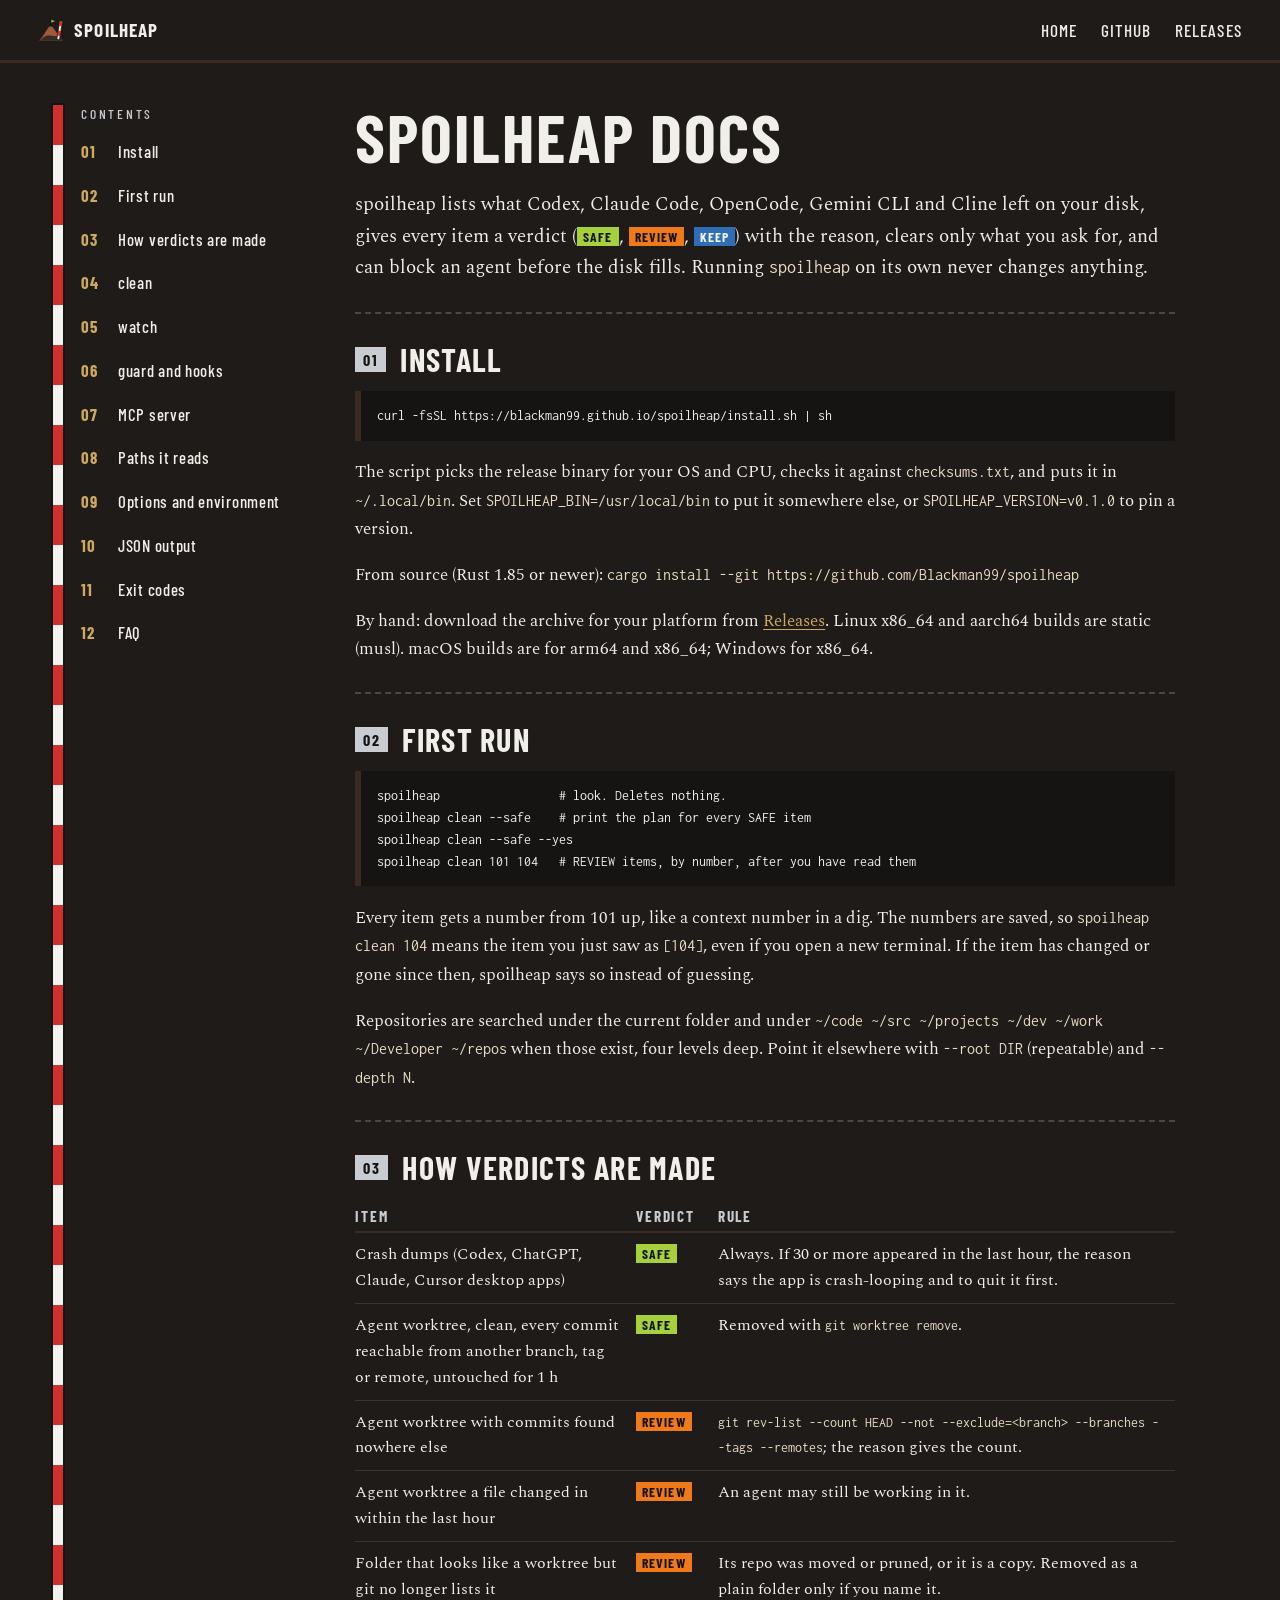
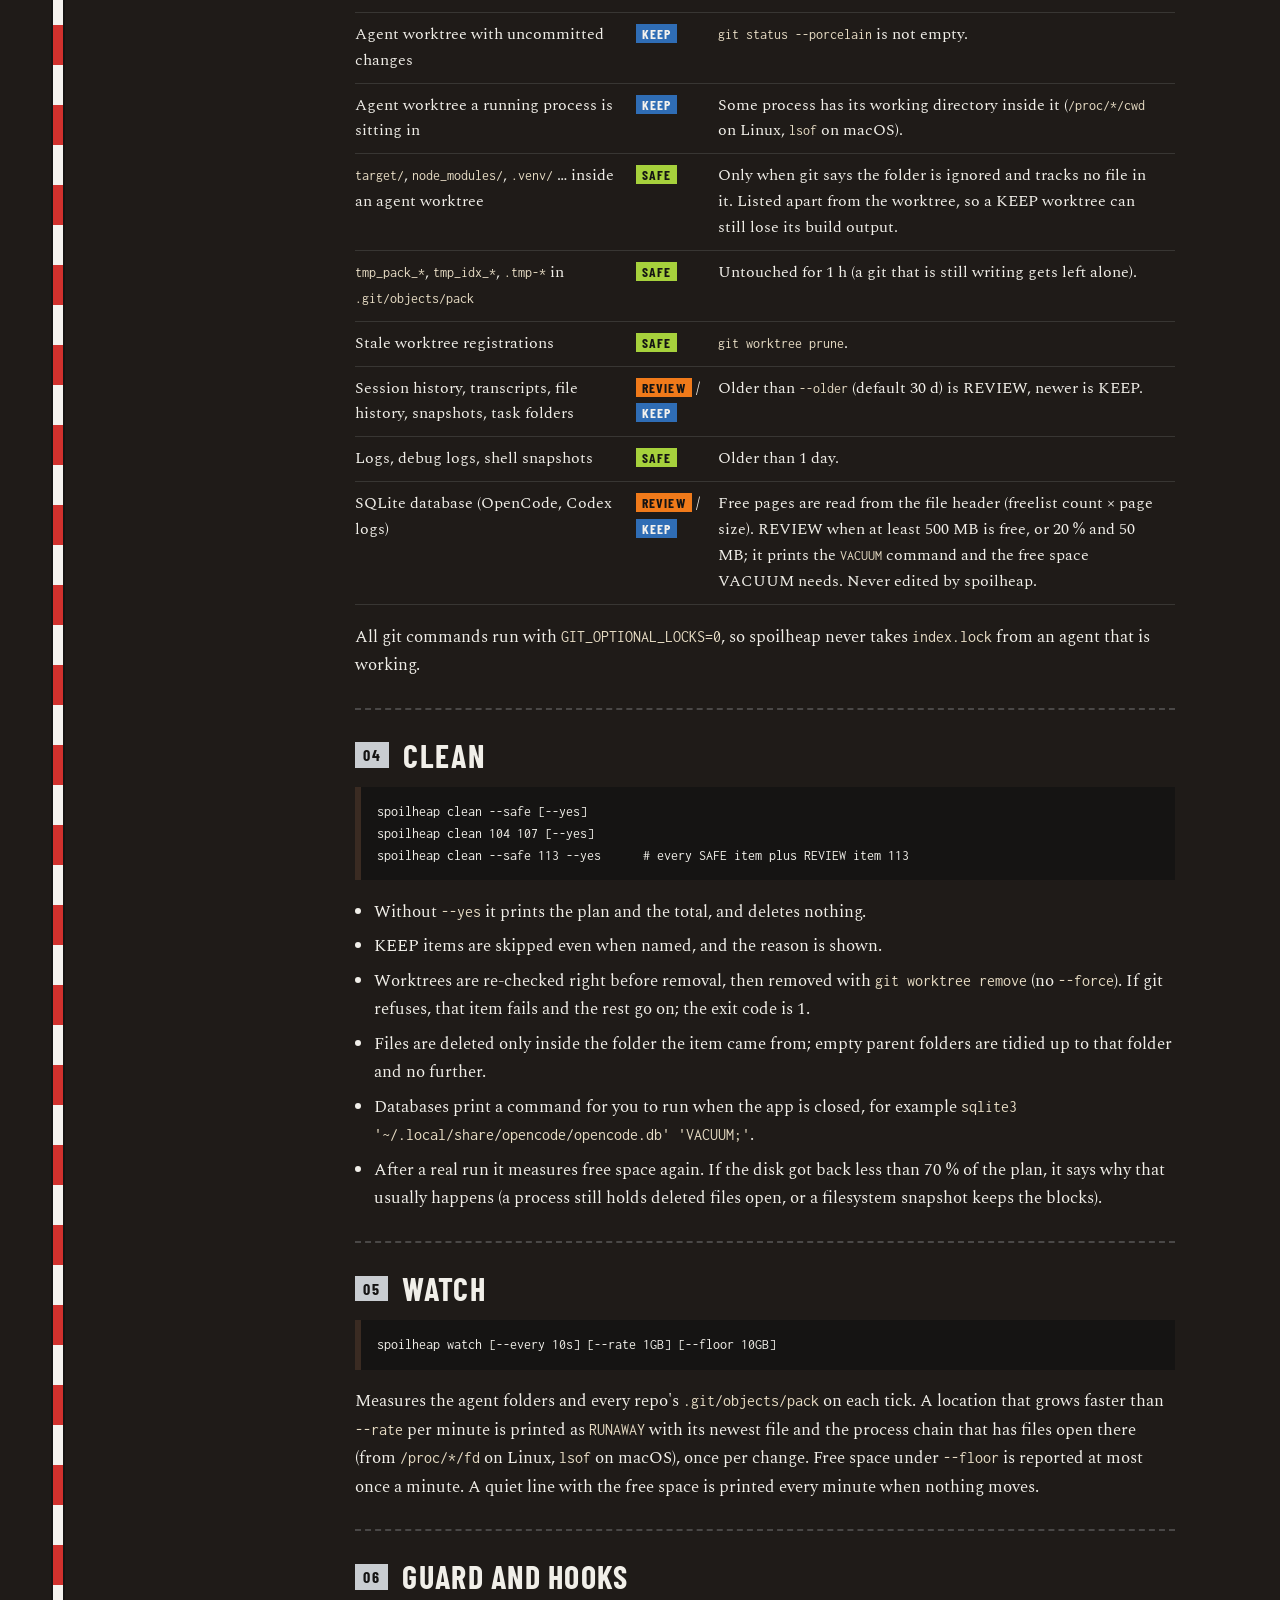
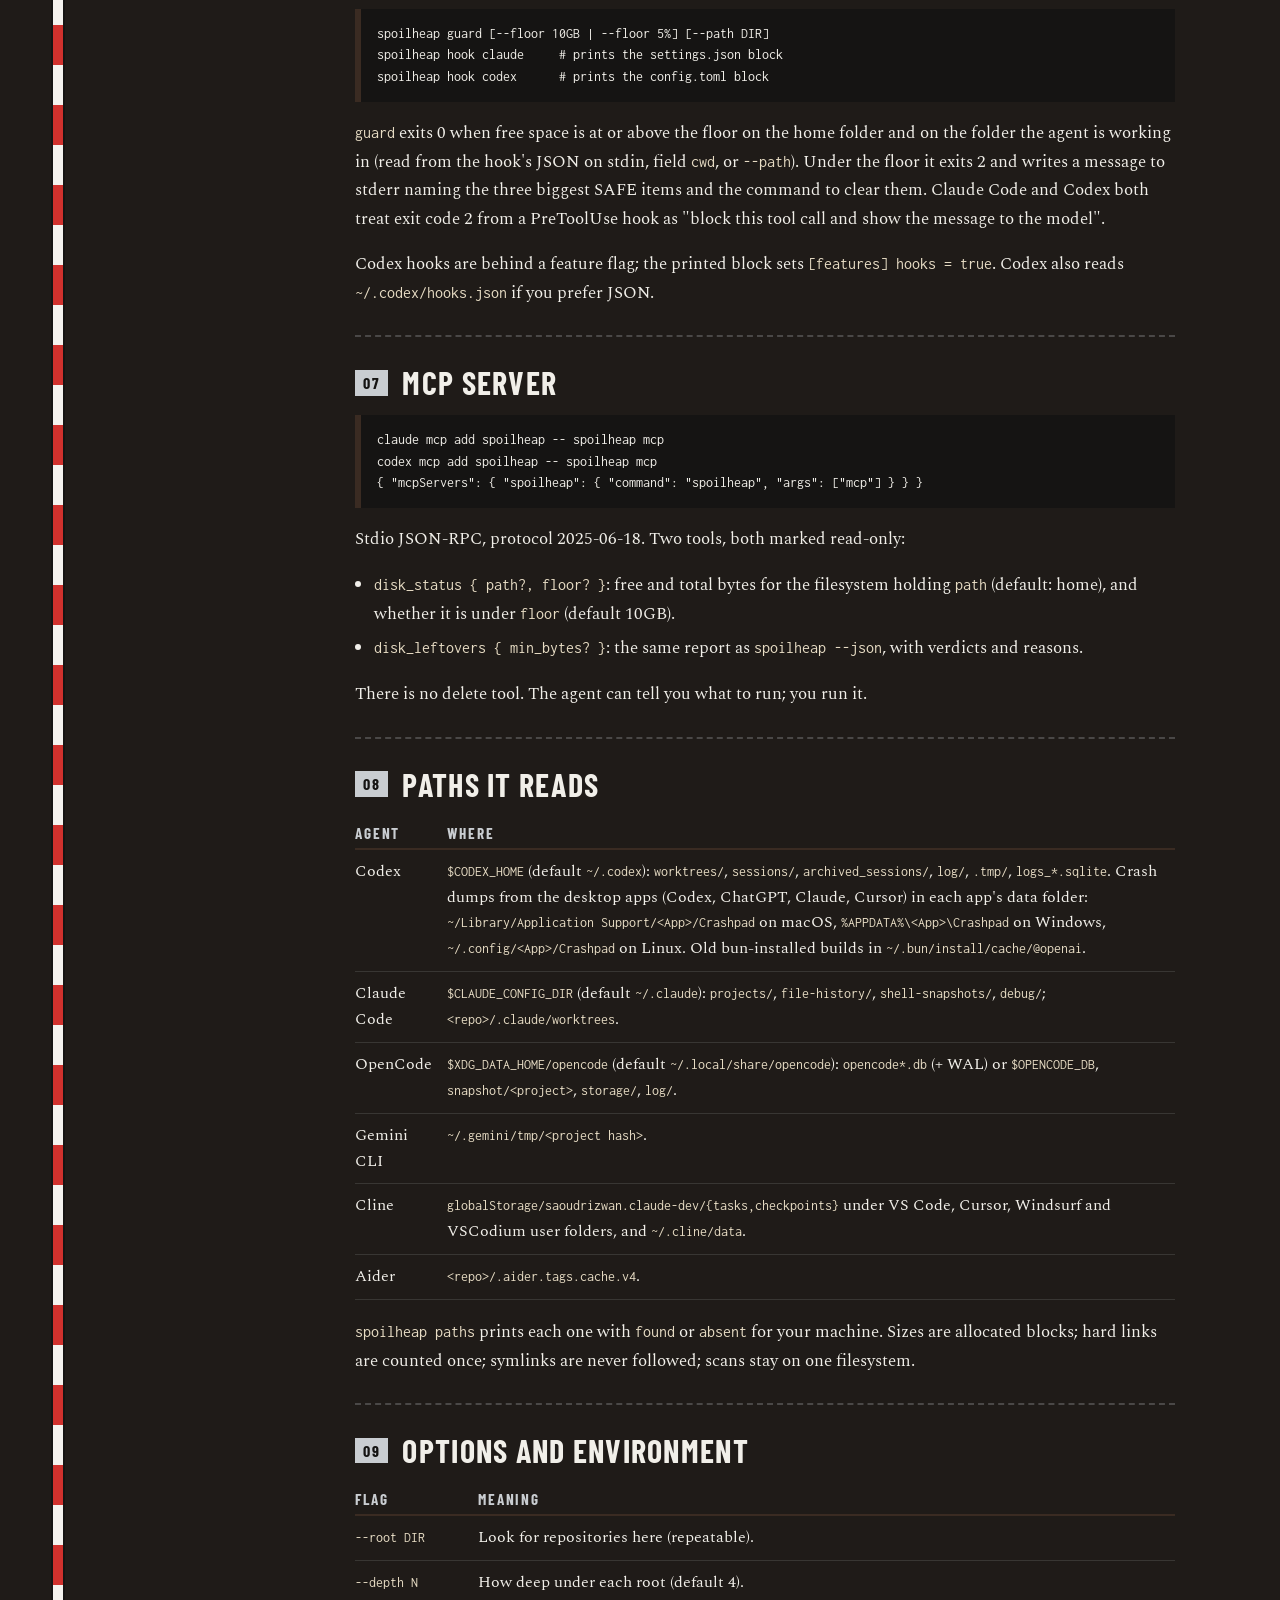
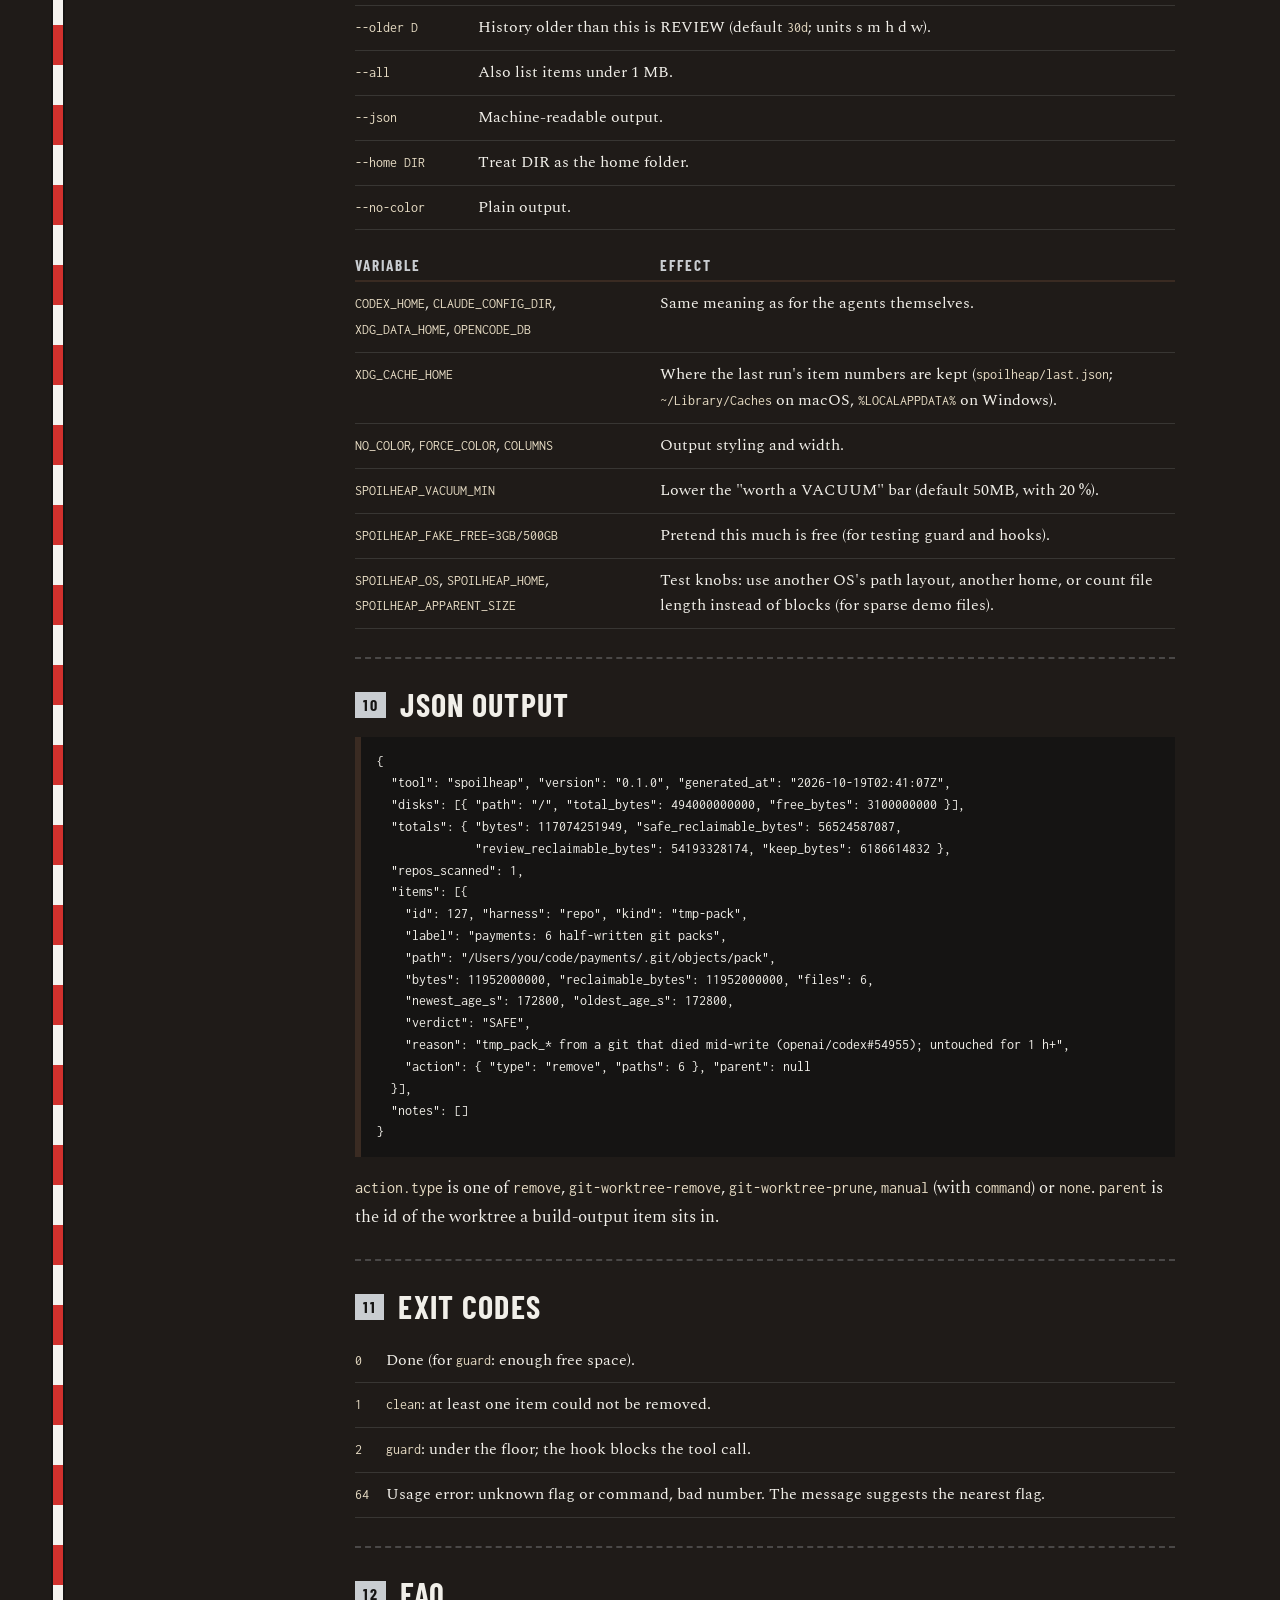
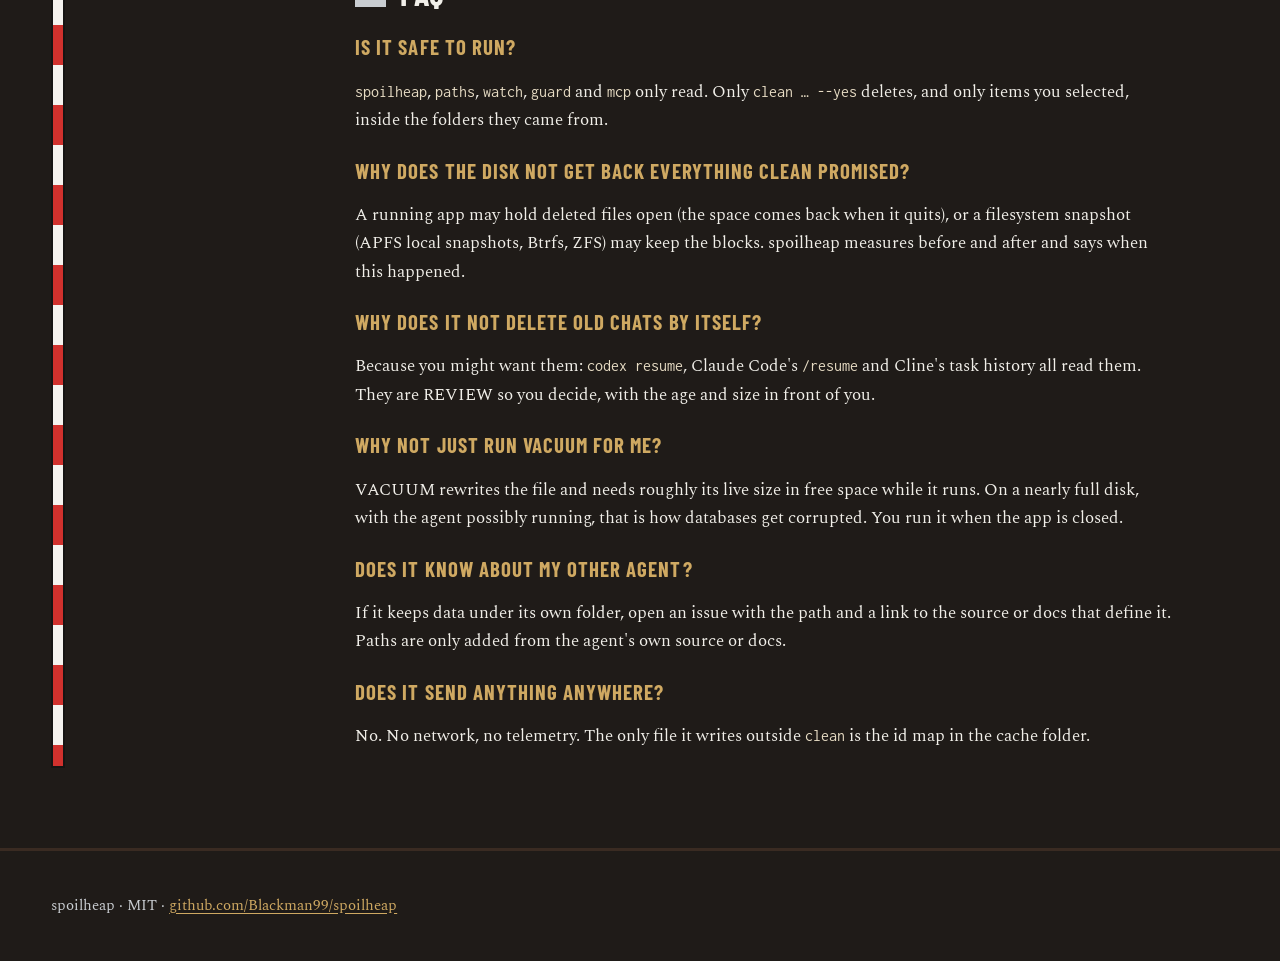
==== site/docs/index.html @ 2e2d4d63 "clean: one plan layout, quiet on closed pipe; docs page draft, demo GIF + tape" ====
<!doctype html>
<html lang="en">
<head>
<meta charset="utf-8">
<meta name="viewport" content="width=device-width, initial-scale=1">
<title>spoilheap docs: install, usage, verdicts, reference, FAQ</title>
<meta name="description" content="How spoilheap finds coding-agent leftovers, how it decides SAFE / REVIEW / KEEP, every command and flag, the paths it reads, JSON output, the guard hook and the MCP server.">
<link rel="canonical" href="https://blackman99.github.io/spoilheap/docs/">
<link rel="icon" href="../favicon.svg" type="image/svg+xml">
<meta name="theme-color" content="#1f1b18">
<meta property="og:type" content="article">
<meta property="og:title" content="spoilheap docs">
<meta property="og:description" content="Install, usage, verdict rules, commands, paths, JSON, guard hook, MCP, FAQ.">
<meta property="og:url" content="https://blackman99.github.io/spoilheap/docs/">
<meta property="og:image" content="https://blackman99.github.io/spoilheap/og.png">
<meta name="twitter:card" content="summary_large_image">
<meta name="twitter:image" content="https://blackman99.github.io/spoilheap/og.png">
<link rel="stylesheet" href="../fonts.css">
<link rel="stylesheet" href="docs.css">
</head>
<body>
<header class="top">
  <a class="brand" href="../"><img src="../favicon.svg" alt="" width="26" height="26"><span>spoilheap</span></a>
  <nav aria-label="Main"><a href="../">Home</a><a href="https://github.com/Blackman99/spoilheap">GitHub</a><a href="https://github.com/Blackman99/spoilheap/releases">Releases</a></nav>
</header>
<div class="wrap">
<nav class="toc" aria-label="On this page">
  <p>Contents</p>
  <ol>
    <li><a href="#install">Install</a></li>
    <li><a href="#start">First run</a></li>
    <li><a href="#verdicts">How verdicts are made</a></li>
    <li><a href="#clean">clean</a></li>
    <li><a href="#watch">watch</a></li>
    <li><a href="#guard">guard and hooks</a></li>
    <li><a href="#mcp">MCP server</a></li>
    <li><a href="#paths">Paths it reads</a></li>
    <li><a href="#config">Options and environment</a></li>
    <li><a href="#json">JSON output</a></li>
    <li><a href="#exit">Exit codes</a></li>
    <li><a href="#faq">FAQ</a></li>
  </ol>
</nav>
<main>
<h1>spoilheap docs</h1>
<p class="lead">spoilheap lists what Codex, Claude Code, OpenCode, Gemini CLI and Cline left on your disk, gives every item a verdict (<b class="v v-safe">SAFE</b>, <b class="v v-review">REVIEW</b>, <b class="v v-keep">KEEP</b>) with the reason, clears only what you ask for, and can block an agent before the disk fills. Running <code>spoilheap</code> on its own never changes anything.</p>

<section id="install"><h2><span>01</span>Install</h2>
<pre><code>curl -fsSL https://blackman99.github.io/spoilheap/install.sh | sh</code></pre>
<p>The script picks the release binary for your OS and CPU, checks it against <code>checksums.txt</code>, and puts it in <code>~/.local/bin</code>. Set <code>SPOILHEAP_BIN=/usr/local/bin</code> to put it somewhere else, or <code>SPOILHEAP_VERSION=v0.1.0</code> to pin a version.</p>
<p>From source (Rust 1.85 or newer): <code>cargo install --git https://github.com/Blackman99/spoilheap</code></p>
<p>By hand: download the archive for your platform from <a href="https://github.com/Blackman99/spoilheap/releases">Releases</a>. Linux x86_64 and aarch64 builds are static (musl). macOS builds are for arm64 and x86_64; Windows for x86_64.</p>
</section>

<section id="start"><h2><span>02</span>First run</h2>
<pre><code>spoilheap                 # look. Deletes nothing.
spoilheap clean --safe    # print the plan for every SAFE item
spoilheap clean --safe --yes
spoilheap clean 101 104   # REVIEW items, by number, after you have read them</code></pre>
<p>Every item gets a number from 101 up, like a context number in a dig. The numbers are saved, so <code>spoilheap clean 104</code> means the item you just saw as <code>[104]</code>, even if you open a new terminal. If the item has changed or gone since then, spoilheap says so instead of guessing.</p>
<p>Repositories are searched under the current folder and under <code>~/code ~/src ~/projects ~/dev ~/work ~/Developer ~/repos</code> when those exist, four levels deep. Point it elsewhere with <code>--root DIR</code> (repeatable) and <code>--depth N</code>.</p>
</section>

<section id="verdicts"><h2><span>03</span>How verdicts are made</h2>
<table>
<thead><tr><th>Item</th><th>Verdict</th><th>Rule</th></tr></thead>
<tbody>
<tr><td>Crash dumps (Codex, ChatGPT, Claude, Cursor desktop apps)</td><td><b class="v v-safe">SAFE</b></td><td>Always. If 30 or more appeared in the last hour, the reason says the app is crash-looping and to quit it first.</td></tr>
<tr><td>Agent worktree, clean, every commit reachable from another branch, tag or remote, untouched for 1 h</td><td><b class="v v-safe">SAFE</b></td><td>Removed with <code>git worktree remove</code>.</td></tr>
<tr><td>Agent worktree with commits found nowhere else</td><td><b class="v v-review">REVIEW</b></td><td><code>git rev-list --count HEAD --not --exclude=&lt;branch&gt; --branches --tags --remotes</code>; the reason gives the count.</td></tr>
<tr><td>Agent worktree a file changed in within the last hour</td><td><b class="v v-review">REVIEW</b></td><td>An agent may still be working in it.</td></tr>
<tr><td>Folder that looks like a worktree but git no longer lists it</td><td><b class="v v-review">REVIEW</b></td><td>Its repo was moved or pruned, or it is a copy. Removed as a plain folder only if you name it.</td></tr>
<tr><td>Agent worktree with uncommitted changes</td><td><b class="v v-keep">KEEP</b></td><td><code>git status --porcelain</code> is not empty.</td></tr>
<tr><td>Agent worktree a running process is sitting in</td><td><b class="v v-keep">KEEP</b></td><td>Some process has its working directory inside it (<code>/proc/*/cwd</code> on Linux, <code>lsof</code> on macOS).</td></tr>
<tr><td><code>target/</code>, <code>node_modules/</code>, <code>.venv/</code> … inside an agent worktree</td><td><b class="v v-safe">SAFE</b></td><td>Only when git says the folder is ignored and tracks no file in it. Listed apart from the worktree, so a KEEP worktree can still lose its build output.</td></tr>
<tr><td><code>tmp_pack_*</code>, <code>tmp_idx_*</code>, <code>.tmp-*</code> in <code>.git/objects/pack</code></td><td><b class="v v-safe">SAFE</b></td><td>Untouched for 1 h (a git that is still writing gets left alone).</td></tr>
<tr><td>Stale worktree registrations</td><td><b class="v v-safe">SAFE</b></td><td><code>git worktree prune</code>.</td></tr>
<tr><td>Session history, transcripts, file history, snapshots, task folders</td><td><b class="v v-review">REVIEW</b> / <b class="v v-keep">KEEP</b></td><td>Older than <code>--older</code> (default 30 d) is REVIEW, newer is KEEP.</td></tr>
<tr><td>Logs, debug logs, shell snapshots</td><td><b class="v v-safe">SAFE</b></td><td>Older than 1 day.</td></tr>
<tr><td>SQLite database (OpenCode, Codex logs)</td><td><b class="v v-review">REVIEW</b> / <b class="v v-keep">KEEP</b></td><td>Free pages are read from the file header (freelist count × page size). REVIEW when at least 500 MB is free, or 20 % and 50 MB; it prints the <code>VACUUM</code> command and the free space VACUUM needs. Never edited by spoilheap.</td></tr>
</tbody>
</table>
<p>All git commands run with <code>GIT_OPTIONAL_LOCKS=0</code>, so spoilheap never takes <code>index.lock</code> from an agent that is working.</p>
</section>

<section id="clean"><h2><span>04</span>clean</h2>
<pre><code>spoilheap clean --safe [--yes]
spoilheap clean 104 107 [--yes]
spoilheap clean --safe 113 --yes      # every SAFE item plus REVIEW item 113</code></pre>
<ul>
<li>Without <code>--yes</code> it prints the plan and the total, and deletes nothing.</li>
<li>KEEP items are skipped even when named, and the reason is shown.</li>
<li>Worktrees are re-checked right before removal, then removed with <code>git worktree remove</code> (no <code>--force</code>). If git refuses, that item fails and the rest go on; the exit code is 1.</li>
<li>Files are deleted only inside the folder the item came from; empty parent folders are tidied up to that folder and no further.</li>
<li>Databases print a command for you to run when the app is closed, for example <code>sqlite3 '~/.local/share/opencode/opencode.db' 'VACUUM;'</code>.</li>
<li>After a real run it measures free space again. If the disk got back less than 70 % of the plan, it says why that usually happens (a process still holds deleted files open, or a filesystem snapshot keeps the blocks).</li>
</ul>
</section>

<section id="watch"><h2><span>05</span>watch</h2>
<pre><code>spoilheap watch [--every 10s] [--rate 1GB] [--floor 10GB]</code></pre>
<p>Measures the agent folders and every repo's <code>.git/objects/pack</code> on each tick. A location that grows faster than <code>--rate</code> per minute is printed as <code>RUNAWAY</code> with its newest file and the process chain that has files open there (from <code>/proc/*/fd</code> on Linux, <code>lsof</code> on macOS), once per change. Free space under <code>--floor</code> is reported at most once a minute. A quiet line with the free space is printed every minute when nothing moves.</p>
</section>

<section id="guard"><h2><span>06</span>guard and hooks</h2>
<pre><code>spoilheap guard [--floor 10GB | --floor 5%] [--path DIR]
spoilheap hook claude     # prints the settings.json block
spoilheap hook codex      # prints the config.toml block</code></pre>
<p><code>guard</code> exits 0 when free space is at or above the floor on the home folder and on the folder the agent is working in (read from the hook's JSON on stdin, field <code>cwd</code>, or <code>--path</code>). Under the floor it exits 2 and writes a message to stderr naming the three biggest SAFE items and the command to clear them. Claude Code and Codex both treat exit code 2 from a PreToolUse hook as "block this tool call and show the message to the model".</p>
<p>Codex hooks are behind a feature flag; the printed block sets <code>[features] hooks = true</code>. Codex also reads <code>~/.codex/hooks.json</code> if you prefer JSON.</p>
</section>

<section id="mcp"><h2><span>07</span>MCP server</h2>
<pre><code>claude mcp add spoilheap -- spoilheap mcp
codex mcp add spoilheap -- spoilheap mcp
{ "mcpServers": { "spoilheap": { "command": "spoilheap", "args": ["mcp"] } } }</code></pre>
<p>Stdio JSON-RPC, protocol 2025-06-18. Two tools, both marked read-only:</p>
<ul>
<li><code>disk_status { path?, floor? }</code>: free and total bytes for the filesystem holding <code>path</code> (default: home), and whether it is under <code>floor</code> (default 10GB).</li>
<li><code>disk_leftovers { min_bytes? }</code>: the same report as <code>spoilheap --json</code>, with verdicts and reasons.</li>
</ul>
<p>There is no delete tool. The agent can tell you what to run; you run it.</p>
</section>

<section id="paths"><h2><span>08</span>Paths it reads</h2>
<table>
<thead><tr><th>Agent</th><th>Where</th></tr></thead>
<tbody>
<tr><td>Codex</td><td><code>$CODEX_HOME</code> (default <code>~/.codex</code>): <code>worktrees/</code>, <code>sessions/</code>, <code>archived_sessions/</code>, <code>log/</code>, <code>.tmp/</code>, <code>logs_*.sqlite</code>. Crash dumps from the desktop apps (Codex, ChatGPT, Claude, Cursor) in each app's data folder: <code>~/Library/Application Support/&lt;App&gt;/Crashpad</code> on macOS, <code>%APPDATA%\&lt;App&gt;\Crashpad</code> on Windows, <code>~/.config/&lt;App&gt;/Crashpad</code> on Linux. Old bun-installed builds in <code>~/.bun/install/cache/@openai</code>.</td></tr>
<tr><td>Claude Code</td><td><code>$CLAUDE_CONFIG_DIR</code> (default <code>~/.claude</code>): <code>projects/</code>, <code>file-history/</code>, <code>shell-snapshots/</code>, <code>debug/</code>; <code>&lt;repo&gt;/.claude/worktrees</code>.</td></tr>
<tr><td>OpenCode</td><td><code>$XDG_DATA_HOME/opencode</code> (default <code>~/.local/share/opencode</code>): <code>opencode*.db</code> (+ WAL) or <code>$OPENCODE_DB</code>, <code>snapshot/&lt;project&gt;</code>, <code>storage/</code>, <code>log/</code>.</td></tr>
<tr><td>Gemini CLI</td><td><code>~/.gemini/tmp/&lt;project hash&gt;</code>.</td></tr>
<tr><td>Cline</td><td><code>globalStorage/saoudrizwan.claude-dev/{tasks,checkpoints}</code> under VS Code, Cursor, Windsurf and VSCodium user folders, and <code>~/.cline/data</code>.</td></tr>
<tr><td>Aider</td><td><code>&lt;repo&gt;/.aider.tags.cache.v4</code>.</td></tr>
</tbody>
</table>
<p><code>spoilheap paths</code> prints each one with <code>found</code> or <code>absent</code> for your machine. Sizes are allocated blocks; hard links are counted once; symlinks are never followed; scans stay on one filesystem.</p>
</section>

<section id="config"><h2><span>09</span>Options and environment</h2>
<table>
<thead><tr><th>Flag</th><th>Meaning</th></tr></thead>
<tbody>
<tr><td><code>--root DIR</code></td><td>Look for repositories here (repeatable).</td></tr>
<tr><td><code>--depth N</code></td><td>How deep under each root (default 4).</td></tr>
<tr><td><code>--older D</code></td><td>History older than this is REVIEW (default <code>30d</code>; units s m h d w).</td></tr>
<tr><td><code>--all</code></td><td>Also list items under 1 MB.</td></tr>
<tr><td><code>--json</code></td><td>Machine-readable output.</td></tr>
<tr><td><code>--home DIR</code></td><td>Treat DIR as the home folder.</td></tr>
<tr><td><code>--no-color</code></td><td>Plain output.</td></tr>
</tbody>
</table>
<table>
<thead><tr><th>Variable</th><th>Effect</th></tr></thead>
<tbody>
<tr><td><code>CODEX_HOME</code>, <code>CLAUDE_CONFIG_DIR</code>, <code>XDG_DATA_HOME</code>, <code>OPENCODE_DB</code></td><td>Same meaning as for the agents themselves.</td></tr>
<tr><td><code>XDG_CACHE_HOME</code></td><td>Where the last run's item numbers are kept (<code>spoilheap/last.json</code>; <code>~/Library/Caches</code> on macOS, <code>%LOCALAPPDATA%</code> on Windows).</td></tr>
<tr><td><code>NO_COLOR</code>, <code>FORCE_COLOR</code>, <code>COLUMNS</code></td><td>Output styling and width.</td></tr>
<tr><td><code>SPOILHEAP_VACUUM_MIN</code></td><td>Lower the "worth a VACUUM" bar (default 50MB, with 20 %).</td></tr>
<tr><td><code>SPOILHEAP_FAKE_FREE=3GB/500GB</code></td><td>Pretend this much is free (for testing guard and hooks).</td></tr>
<tr><td><code>SPOILHEAP_OS</code>, <code>SPOILHEAP_HOME</code>, <code>SPOILHEAP_APPARENT_SIZE</code></td><td>Test knobs: use another OS's path layout, another home, or count file length instead of blocks (for sparse demo files).</td></tr>
</tbody>
</table>
</section>

<section id="json"><h2><span>10</span>JSON output</h2>
<pre><code>{
  "tool": "spoilheap", "version": "0.1.0", "generated_at": "2026-10-19T02:41:07Z",
  "disks": [{ "path": "/", "total_bytes": 494000000000, "free_bytes": 3100000000 }],
  "totals": { "bytes": 117074251949, "safe_reclaimable_bytes": 56524587087,
              "review_reclaimable_bytes": 54193328174, "keep_bytes": 6186614832 },
  "repos_scanned": 1,
  "items": [{
    "id": 127, "harness": "repo", "kind": "tmp-pack",
    "label": "payments: 6 half-written git packs",
    "path": "/Users/you/code/payments/.git/objects/pack",
    "bytes": 11952000000, "reclaimable_bytes": 11952000000, "files": 6,
    "newest_age_s": 172800, "oldest_age_s": 172800,
    "verdict": "SAFE",
    "reason": "tmp_pack_* from a git that died mid-write (openai/codex#54955); untouched for 1 h+",
    "action": { "type": "remove", "paths": 6 }, "parent": null
  }],
  "notes": []
}</code></pre>
<p><code>action.type</code> is one of <code>remove</code>, <code>git-worktree-remove</code>, <code>git-worktree-prune</code>, <code>manual</code> (with <code>command</code>) or <code>none</code>. <code>parent</code> is the id of the worktree a build-output item sits in.</p>
</section>

<section id="exit"><h2><span>11</span>Exit codes</h2>
<table><tbody>
<tr><td><code>0</code></td><td>Done (for <code>guard</code>: enough free space).</td></tr>
<tr><td><code>1</code></td><td><code>clean</code>: at least one item could not be removed.</td></tr>
<tr><td><code>2</code></td><td><code>guard</code>: under the floor; the hook blocks the tool call.</td></tr>
<tr><td><code>64</code></td><td>Usage error: unknown flag or command, bad number. The message suggests the nearest flag.</td></tr>
</tbody></table>
</section>

<section id="faq"><h2><span>12</span>FAQ</h2>
<h3>Is it safe to run?</h3>
<p><code>spoilheap</code>, <code>paths</code>, <code>watch</code>, <code>guard</code> and <code>mcp</code> only read. Only <code>clean … --yes</code> deletes, and only items you selected, inside the folders they came from.</p>
<h3>Why does the disk not get back everything clean promised?</h3>
<p>A running app may hold deleted files open (the space comes back when it quits), or a filesystem snapshot (APFS local snapshots, Btrfs, ZFS) may keep the blocks. spoilheap measures before and after and says when this happened.</p>
<h3>Why does it not delete old chats by itself?</h3>
<p>Because you might want them: <code>codex resume</code>, Claude Code's <code>/resume</code> and Cline's task history all read them. They are REVIEW so you decide, with the age and size in front of you.</p>
<h3>Why not just run VACUUM for me?</h3>
<p>VACUUM rewrites the file and needs roughly its live size in free space while it runs. On a nearly full disk, with the agent possibly running, that is how databases get corrupted. You run it when the app is closed.</p>
<h3>Does it know about my other agent?</h3>
<p>If it keeps data under its own folder, open an issue with the path and a link to the source or docs that define it. Paths are only added from the agent's own source or docs.</p>
<h3>Does it send anything anywhere?</h3>
<p>No. No network, no telemetry. The only file it writes outside <code>clean</code> is the id map in the cache folder.</p>
</section>
</main>
</div>
<footer class="foot"><p>spoilheap · MIT · <a href="https://github.com/Blackman99/spoilheap">github.com/Blackman99/spoilheap</a></p></footer>
</body>
</html>
---- site/fonts.css ----
@font-face{font-family:'Barlow Condensed';font-style:normal;font-weight:500;font-display:swap;src:url(fonts/BarlowCondensed-500.woff2) format('woff2');unicode-range:U+0000-00FF, U+0131, U+0152-0153, U+02BB-02BC, U+02C6, U+02DA, U+02DC, U+0304, U+0308, U+0329, U+2000-206F, U+20AC, U+2122, U+2191, U+2193, U+2212, U+2215, U+FEFF, U+FFFD}
@font-face{font-family:'Barlow Condensed';font-style:normal;font-weight:700;font-display:swap;src:url(fonts/BarlowCondensed-700.woff2) format('woff2');unicode-range:U+0000-00FF, U+0131, U+0152-0153, U+02BB-02BC, U+02C6, U+02DA, U+02DC, U+0304, U+0308, U+0329, U+2000-206F, U+20AC, U+2122, U+2191, U+2193, U+2212, U+2215, U+FEFF, U+FFFD}
@font-face{font-family:'Inconsolata';font-style:normal;font-weight:400 600;font-display:swap;src:url(fonts/Inconsolata-400.woff2) format('woff2');unicode-range:U+0000-00FF, U+0131, U+0152-0153, U+02BB-02BC, U+02C6, U+02DA, U+02DC, U+0304, U+0308, U+0329, U+2000-206F, U+20AC, U+2122, U+2191, U+2193, U+2212, U+2215, U+FEFF, U+FFFD}
@font-face{font-family:'Spectral';font-style:italic;font-weight:400;font-display:swap;src:url(fonts/Spectral-400i.woff2) format('woff2');unicode-range:U+0000-00FF, U+0131, U+0152-0153, U+02BB-02BC, U+02C6, U+02DA, U+02DC, U+0304, U+0308, U+0329, U+2000-206F, U+20AC, U+2122, U+2191, U+2193, U+2212, U+2215, U+FEFF, U+FFFD}
@font-face{font-family:'Spectral';font-style:normal;font-weight:400;font-display:swap;src:url(fonts/Spectral-400.woff2) format('woff2');unicode-range:U+0000-00FF, U+0131, U+0152-0153, U+02BB-02BC, U+02C6, U+02DA, U+02DC, U+0304, U+0308, U+0329, U+2000-206F, U+20AC, U+2122, U+2191, U+2193, U+2212, U+2215, U+FEFF, U+FFFD}
@font-face{font-family:'Spectral';font-style:normal;font-weight:600;font-display:swap;src:url(fonts/Spectral-600.woff2) format('woff2');unicode-range:U+0000-00FF, U+0131, U+0152-0153, U+02BB-02BC, U+02C6, U+02DA, U+02DC, U+0304, U+0308, U+0329, U+2000-206F, U+20AC, U+2122, U+2191, U+2193, U+2212, U+2215, U+FEFF, U+FFFD}
---- site/docs/docs.css ----
:root{--char:#1f1b18;--humus:#3a2b22;--sand:#cfa962;--letter:#f1efe9;--alu:#c9cdd1;--felt:#151413;--rod:#d0312d;--rodw:#f4f2ee;--safe:#a6d13c;--review:#f07a1a;--keep:#2f6db5;--gravel:#8c8679;
  --cond:'Barlow Condensed','Arial Narrow',sans-serif;--serif:'Spectral',Georgia,serif;--mono:'Inconsolata',ui-monospace,monospace}
*{box-sizing:border-box}
html{background:var(--char)}
body{margin:0;font:400 1.08rem/1.65 var(--serif);color:var(--letter);background:var(--char)}
a{color:var(--sand);text-underline-offset:3px}
:focus-visible{outline:3px solid var(--safe);outline-offset:3px}
code{font-family:var(--mono);font-size:.92em;color:#e7dcc4}
.top{display:flex;justify-content:space-between;align-items:center;padding:14px clamp(16px,3vw,40px);border-bottom:3px solid var(--humus);font-family:var(--cond);text-transform:uppercase;letter-spacing:.06em}
.brand{display:flex;gap:10px;align-items:center;color:var(--letter);text-decoration:none;font-weight:700;font-size:1.2rem}
.top nav{display:flex;gap:24px}.top nav a{color:var(--letter);text-decoration:none}
.wrap{display:grid;grid-template-columns:240px minmax(0,820px);gap:clamp(24px,5vw,72px);padding:40px clamp(16px,4vw,56px) 80px;position:relative}
.wrap::before{content:"";position:absolute;left:clamp(16px,4vw,56px);top:40px;bottom:80px;width:10px;border:2px solid var(--felt);background:repeating-linear-gradient(180deg,var(--rod) 0 40px,var(--rodw) 40px 80px)}
.toc{position:sticky;top:20px;align-self:start;padding-left:30px;font-family:var(--cond);letter-spacing:.04em}
.toc p{margin:0 0 8px;text-transform:uppercase;letter-spacing:.2em;color:var(--alu);font-size:.85rem}
.toc ol{list-style:none;margin:0;padding:0;counter-reset:c}
.toc li{counter-increment:c}
.toc a{display:flex;gap:10px;padding:5px 0;color:var(--letter);text-decoration:none;font-size:1.05rem}
.toc a::before{content:counter(c,decimal-leading-zero);color:var(--sand);font-weight:700;width:1.6em}
.toc a:hover{color:var(--sand)}
h1{font:700 clamp(2.6rem,6vw,4.2rem)/1 var(--cond);text-transform:uppercase;letter-spacing:.03em;margin:0 0 16px}
.lead{font-size:1.2rem}
section{padding-top:28px;margin-top:28px;border-top:2px dashed rgba(201,205,209,.25)}
h2{display:flex;align-items:center;gap:14px;font:700 2rem/1.1 var(--cond);text-transform:uppercase;letter-spacing:.04em;margin:0 0 14px}
h2 span{font-size:1rem;background:var(--alu);color:var(--felt);padding:4px 8px;letter-spacing:.1em}
h3{font:700 1.3rem/1.2 var(--cond);letter-spacing:.05em;text-transform:uppercase;margin:24px 0 4px;color:var(--sand)}
pre{background:var(--felt);border-left:6px solid var(--humus);padding:14px 16px;overflow-x:auto;font:400 .88rem/1.55 var(--mono)}
pre code{color:var(--letter);font-size:1em}
table{border-collapse:collapse;width:100%;margin:12px 0 18px;font-size:.98rem}
th{text-align:left;font:700 .95rem var(--cond);letter-spacing:.12em;text-transform:uppercase;color:var(--alu);border-bottom:2px solid var(--humus);padding:8px 10px 6px 0}
td{border-bottom:1px solid rgba(201,205,209,.15);padding:9px 12px 9px 0;vertical-align:top}
.v{font:700 .85rem var(--cond);letter-spacing:.08em;padding:1px 6px;white-space:nowrap}
.v-safe{background:var(--safe);color:var(--felt)}.v-review{background:var(--review);color:var(--felt)}.v-keep{background:var(--keep);color:var(--rodw)}
ul{padding-left:1.1em}li{margin:.35em 0}
.foot{padding:28px clamp(16px,4vw,56px);border-top:3px solid var(--humus);color:var(--alu);font-size:.92rem}
@media (max-width:860px){
  .wrap{grid-template-columns:1fr;padding-left:40px}
  .wrap::before{left:12px}
  .toc{position:static;padding-left:0}
  .toc ol{columns:2}
  table{display:block;overflow-x:auto}
}
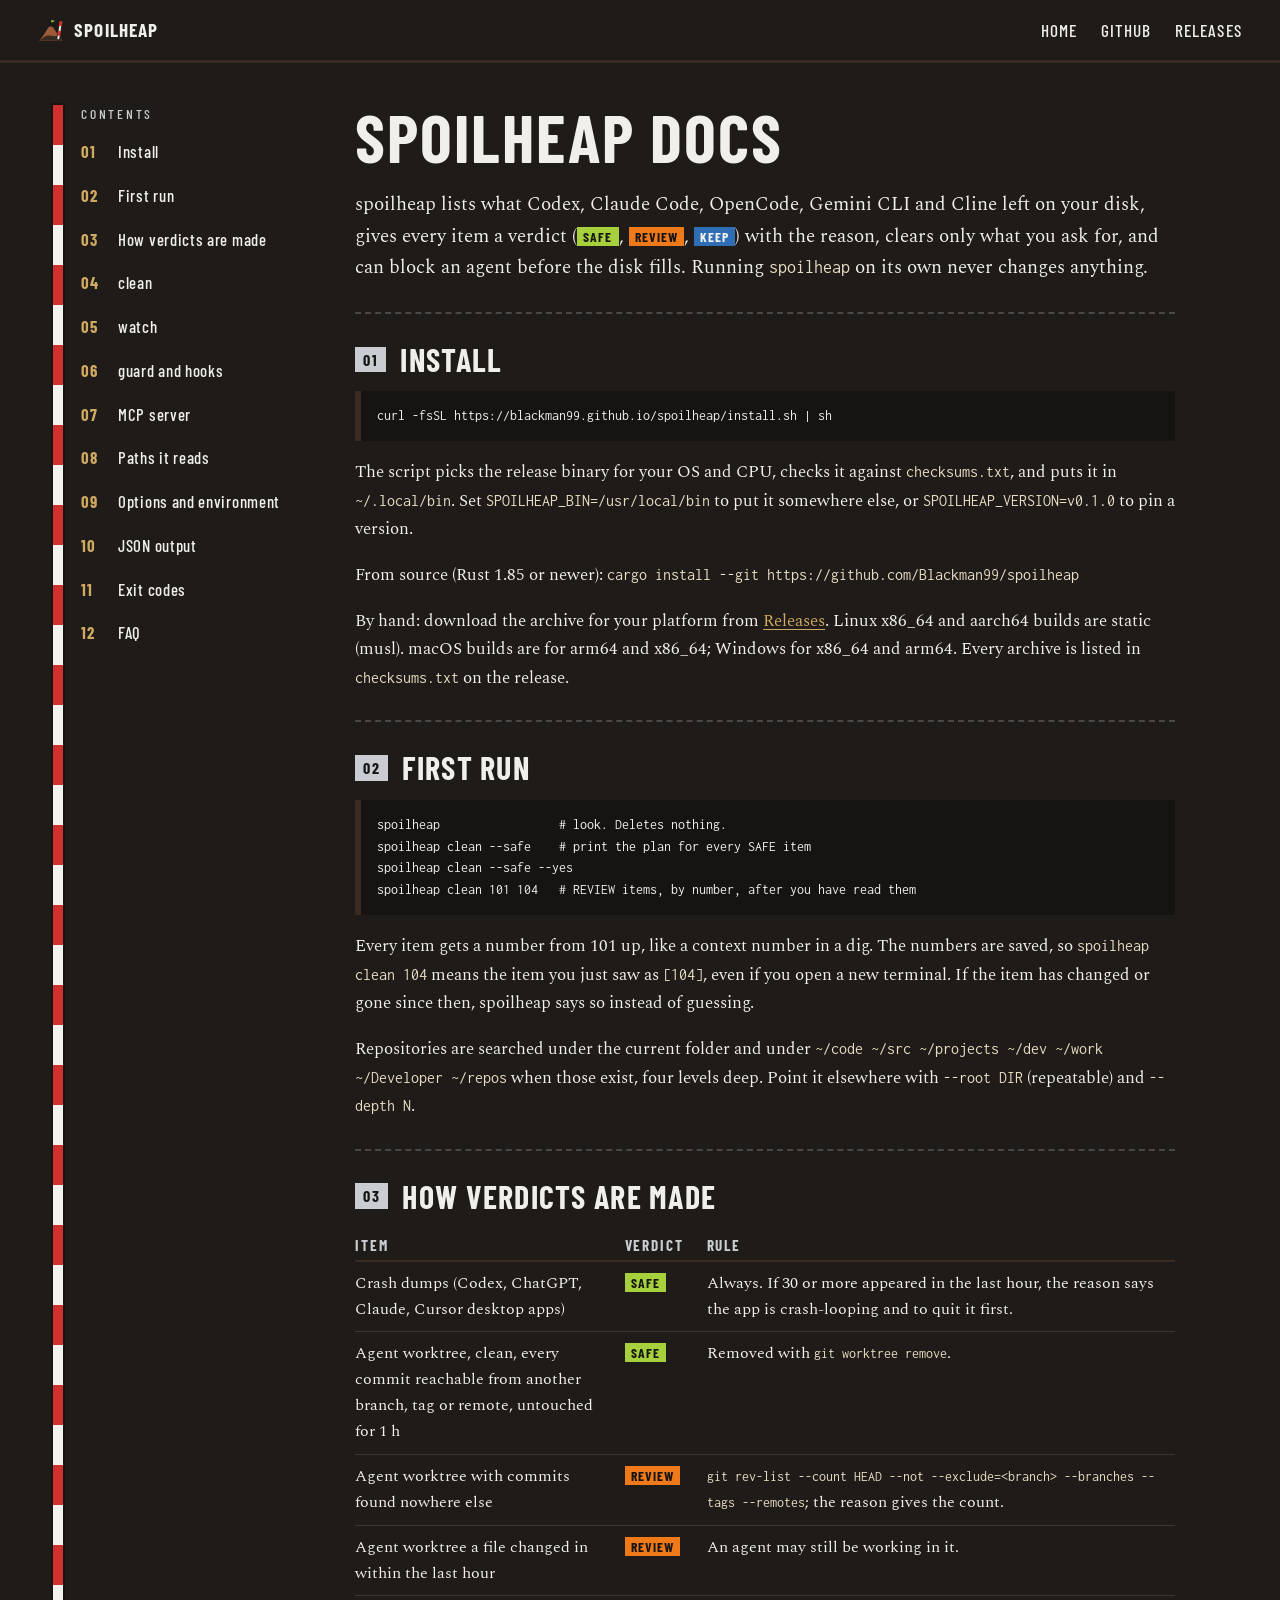
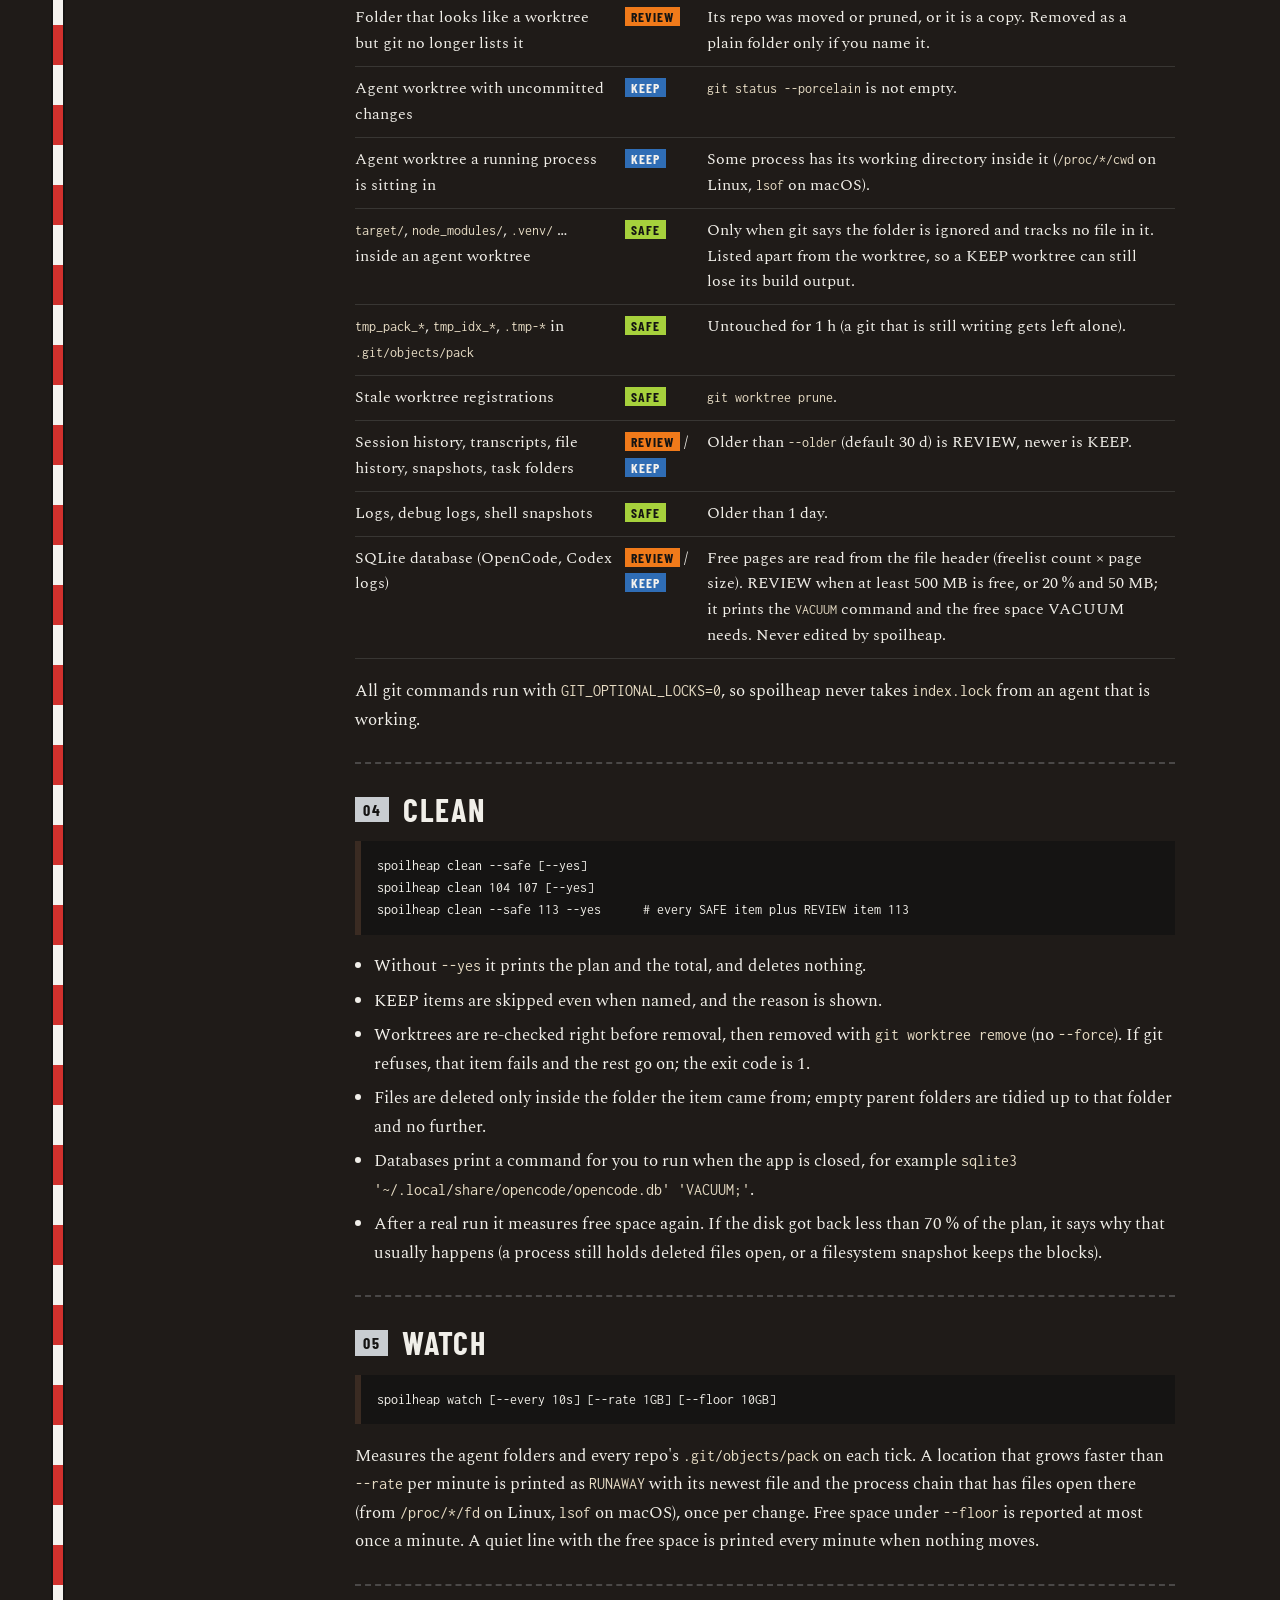
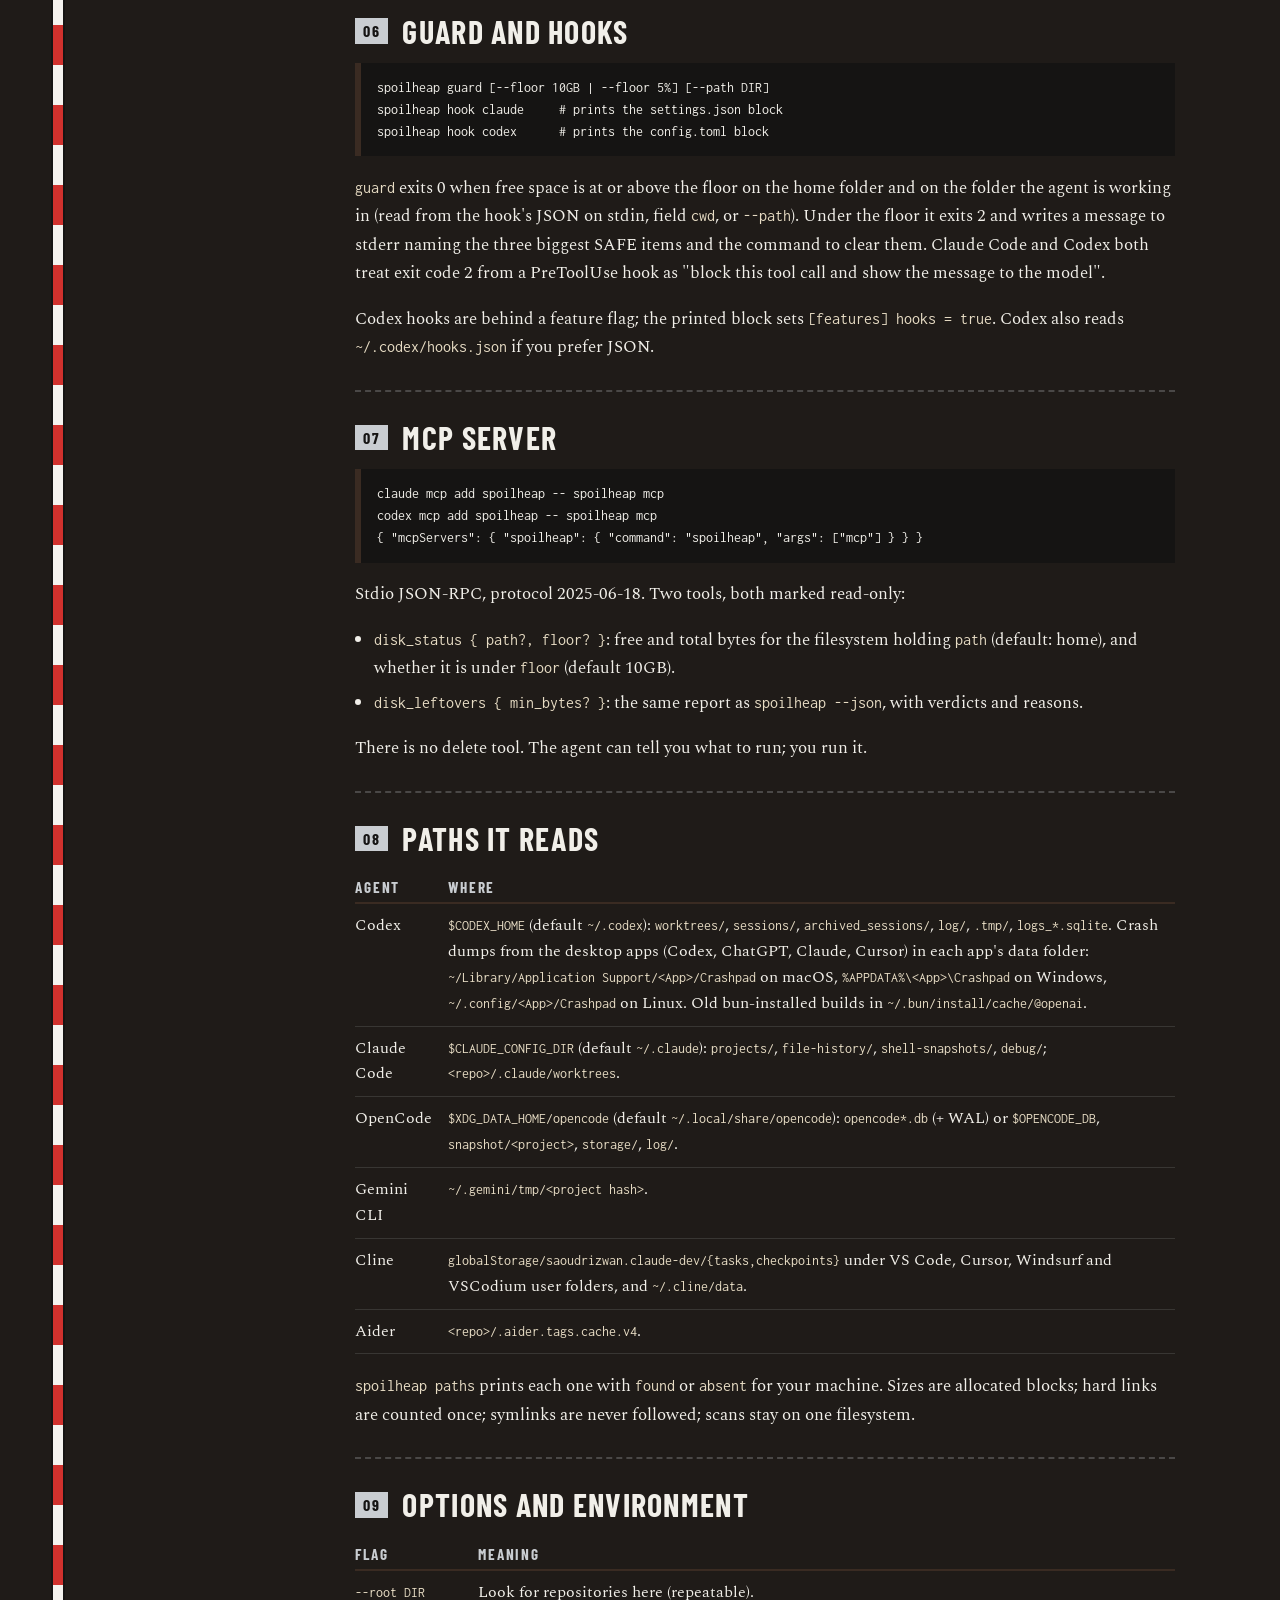
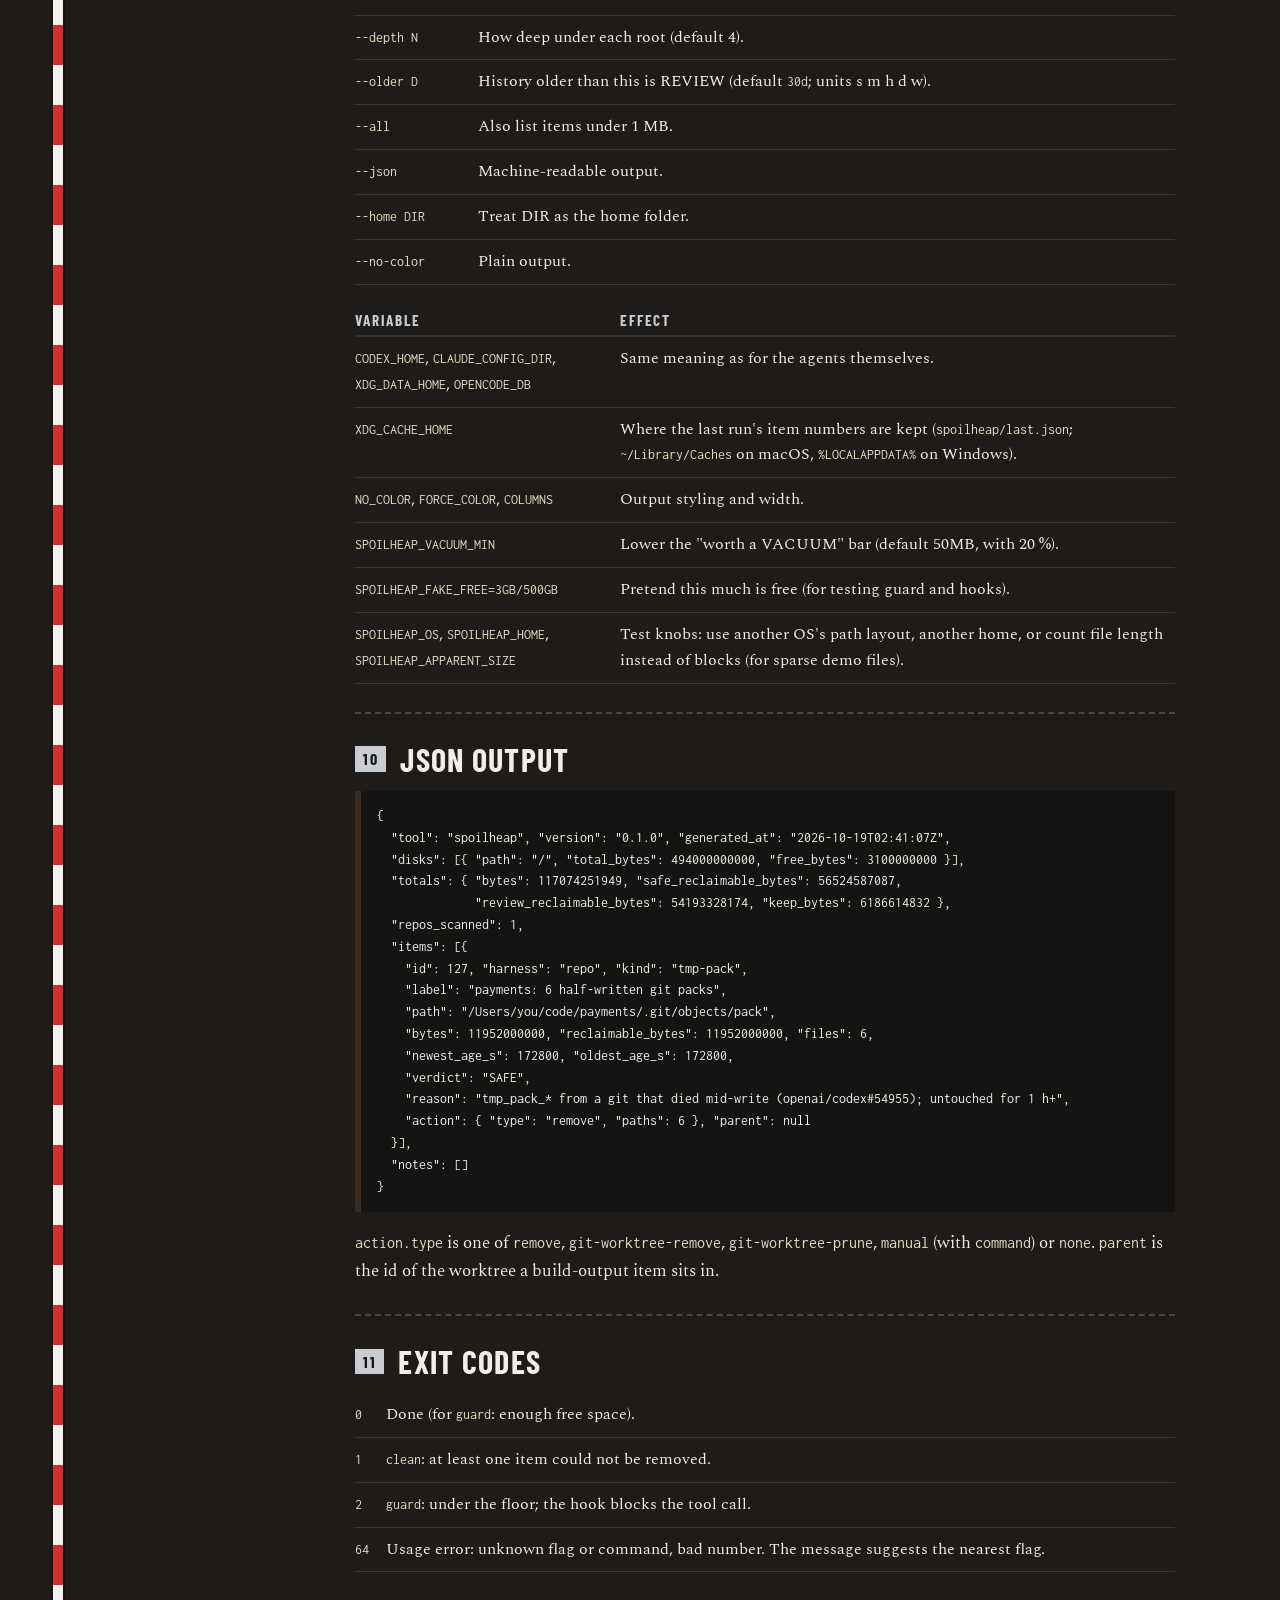
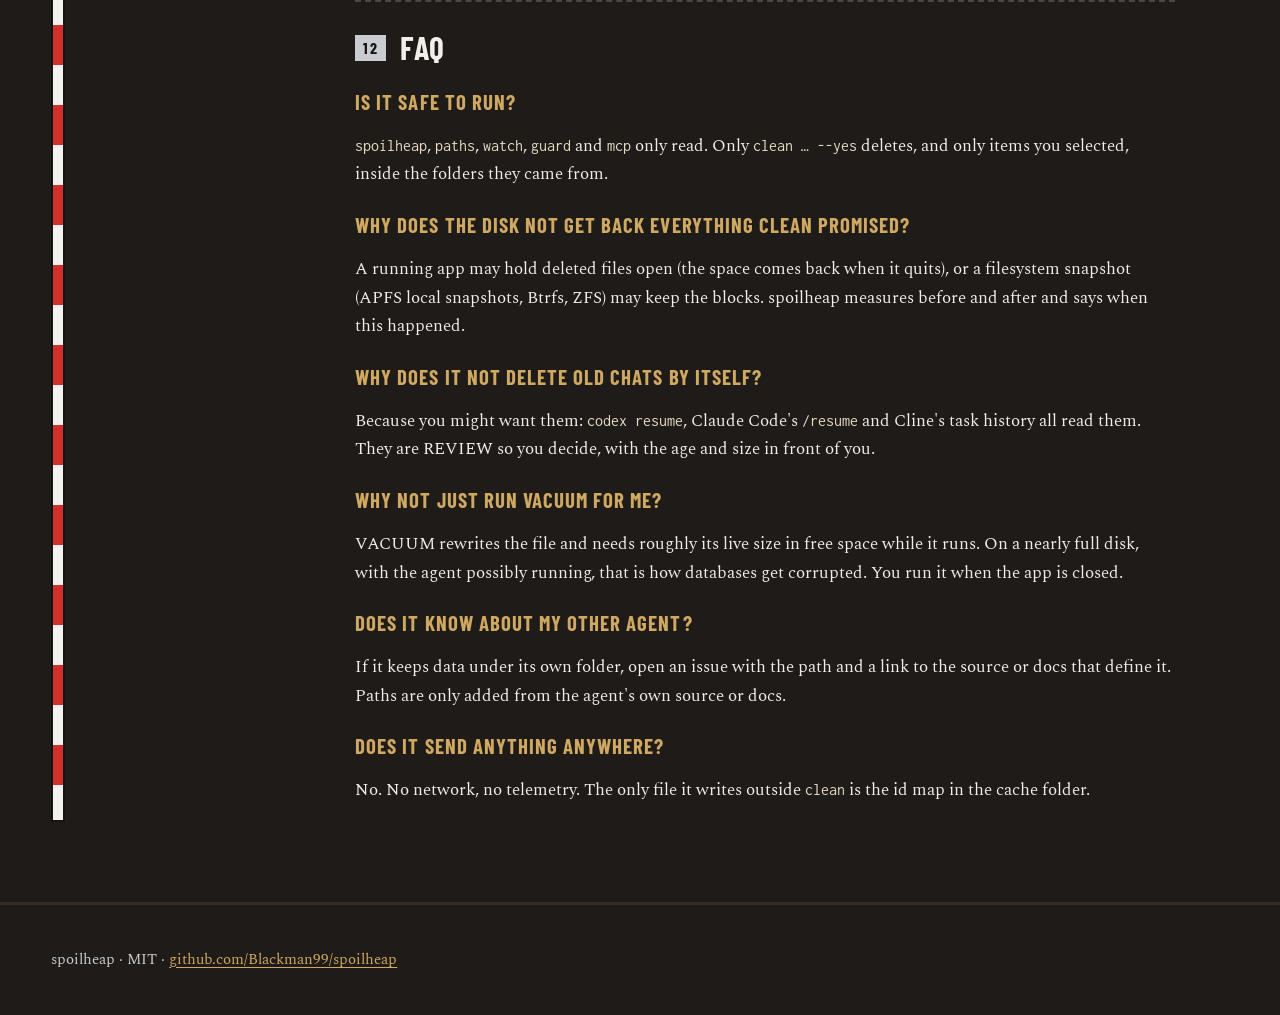
==== commit 5fcaa7b9: "landing: plan block matches the CLI, wrapped install command on every width, mobile terminals fit, t" ====
--- a/site/docs/index.html
+++ b/site/docs/index.html
@@ -49,7 +49,7 @@
 <pre><code>curl -fsSL https://blackman99.github.io/spoilheap/install.sh | sh</code></pre>
 <p>The script picks the release binary for your OS and CPU, checks it against <code>checksums.txt</code>, and puts it in <code>~/.local/bin</code>. Set <code>SPOILHEAP_BIN=/usr/local/bin</code> to put it somewhere else, or <code>SPOILHEAP_VERSION=v0.1.0</code> to pin a version.</p>
 <p>From source (Rust 1.85 or newer): <code>cargo install --git https://github.com/Blackman99/spoilheap</code></p>
-<p>By hand: download the archive for your platform from <a href="https://github.com/Blackman99/spoilheap/releases">Releases</a>. Linux x86_64 and aarch64 builds are static (musl). macOS builds are for arm64 and x86_64; Windows for x86_64.</p>
+<p>By hand: download the archive for your platform from <a href="https://github.com/Blackman99/spoilheap/releases">Releases</a>. Linux x86_64 and aarch64 builds are static (musl). macOS builds are for arm64 and x86_64; Windows for x86_64 and arm64. Every archive is listed in <code>checksums.txt</code> on the release.</p>
 </section>
 
 <section id="start"><h2><span>02</span>First run</h2>
--- a/site/docs/docs.css
+++ b/site/docs/docs.css
@@ -34,9 +34,12 @@
 ul{padding-left:1.1em}li{margin:.35em 0}
 .foot{padding:28px clamp(16px,4vw,56px);border-top:3px solid var(--humus);color:var(--alu);font-size:.92rem}
 @media (max-width:860px){
-  .wrap{grid-template-columns:1fr;padding-left:40px}
+  .wrap{grid-template-columns:minmax(0,1fr);padding-left:40px;padding-right:16px}
   .wrap::before{left:12px}
   .toc{position:static;padding-left:0}
-  .toc ol{columns:2}
+  .toc ol{columns:2;column-gap:16px}
+  .toc a{font-size:.98rem}
   table{display:block;overflow-x:auto}
 }
+code{overflow-wrap:anywhere}
+pre code{overflow-wrap:normal}
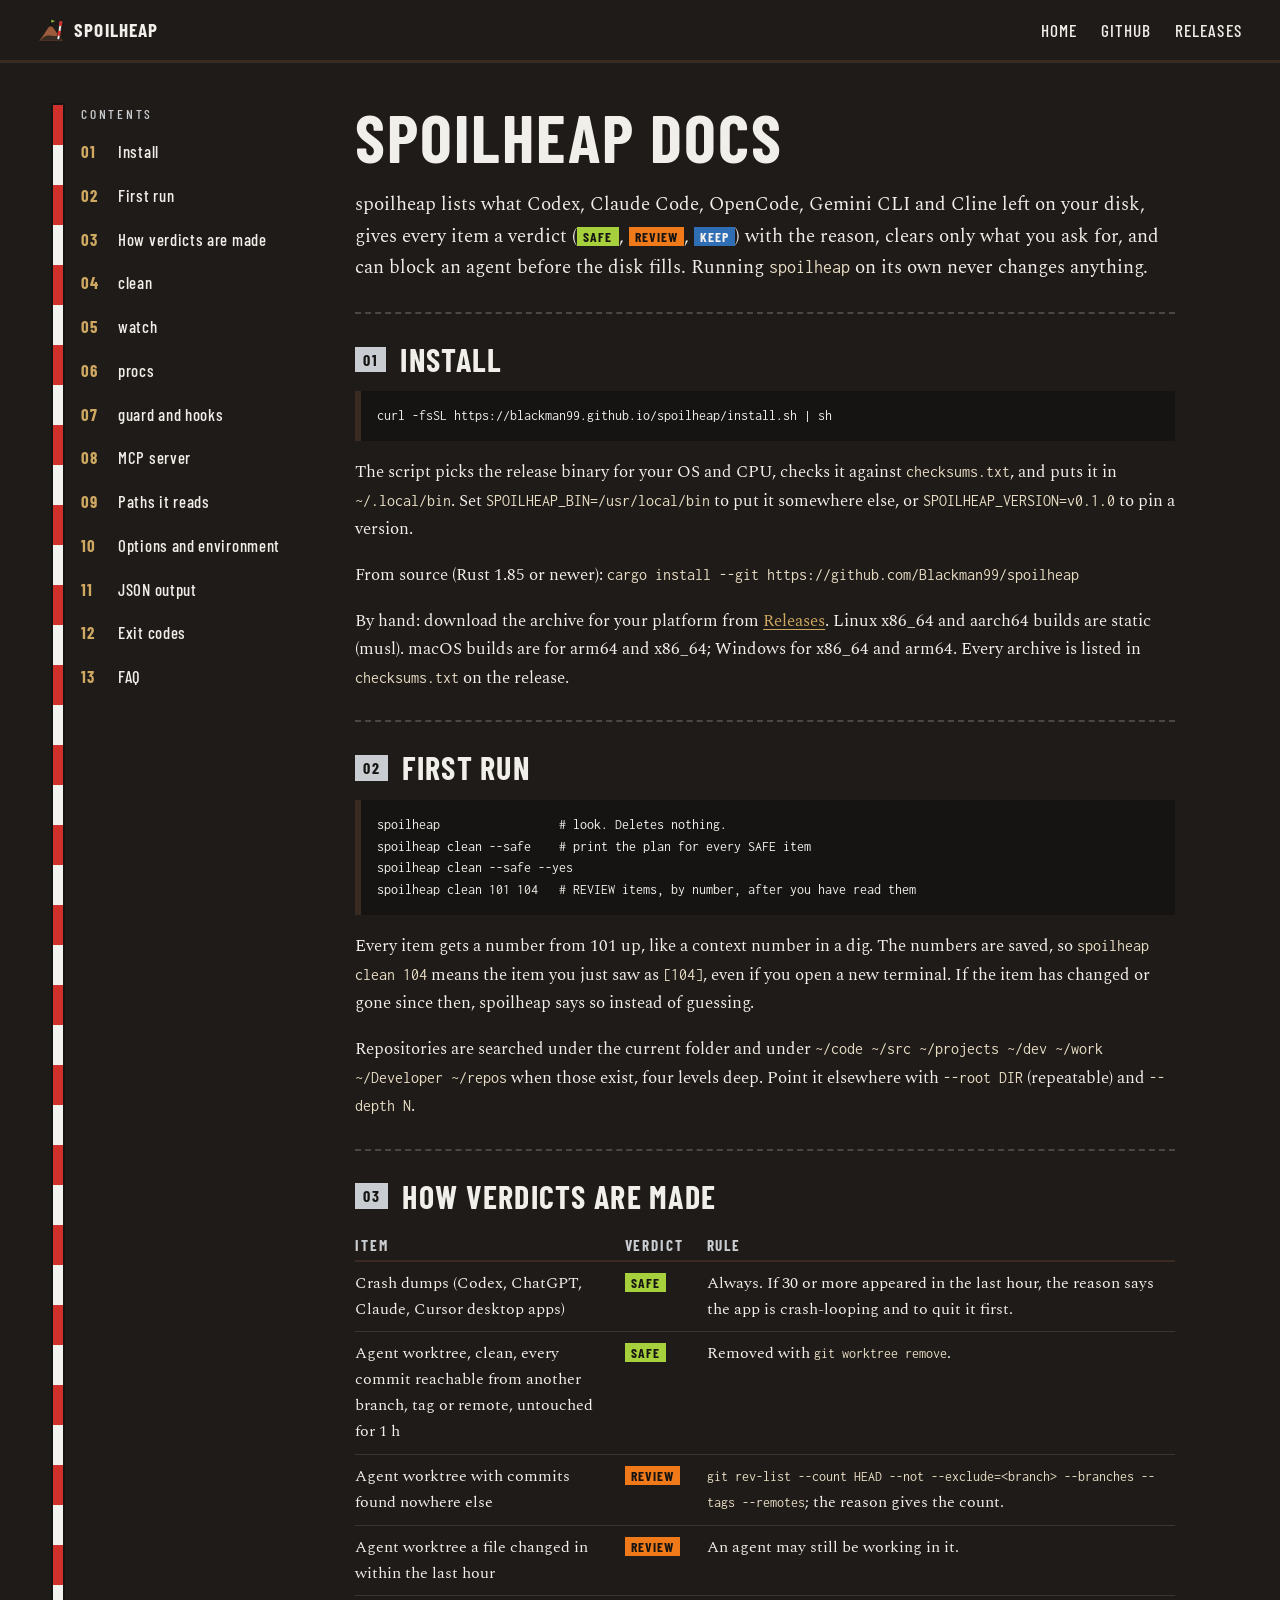
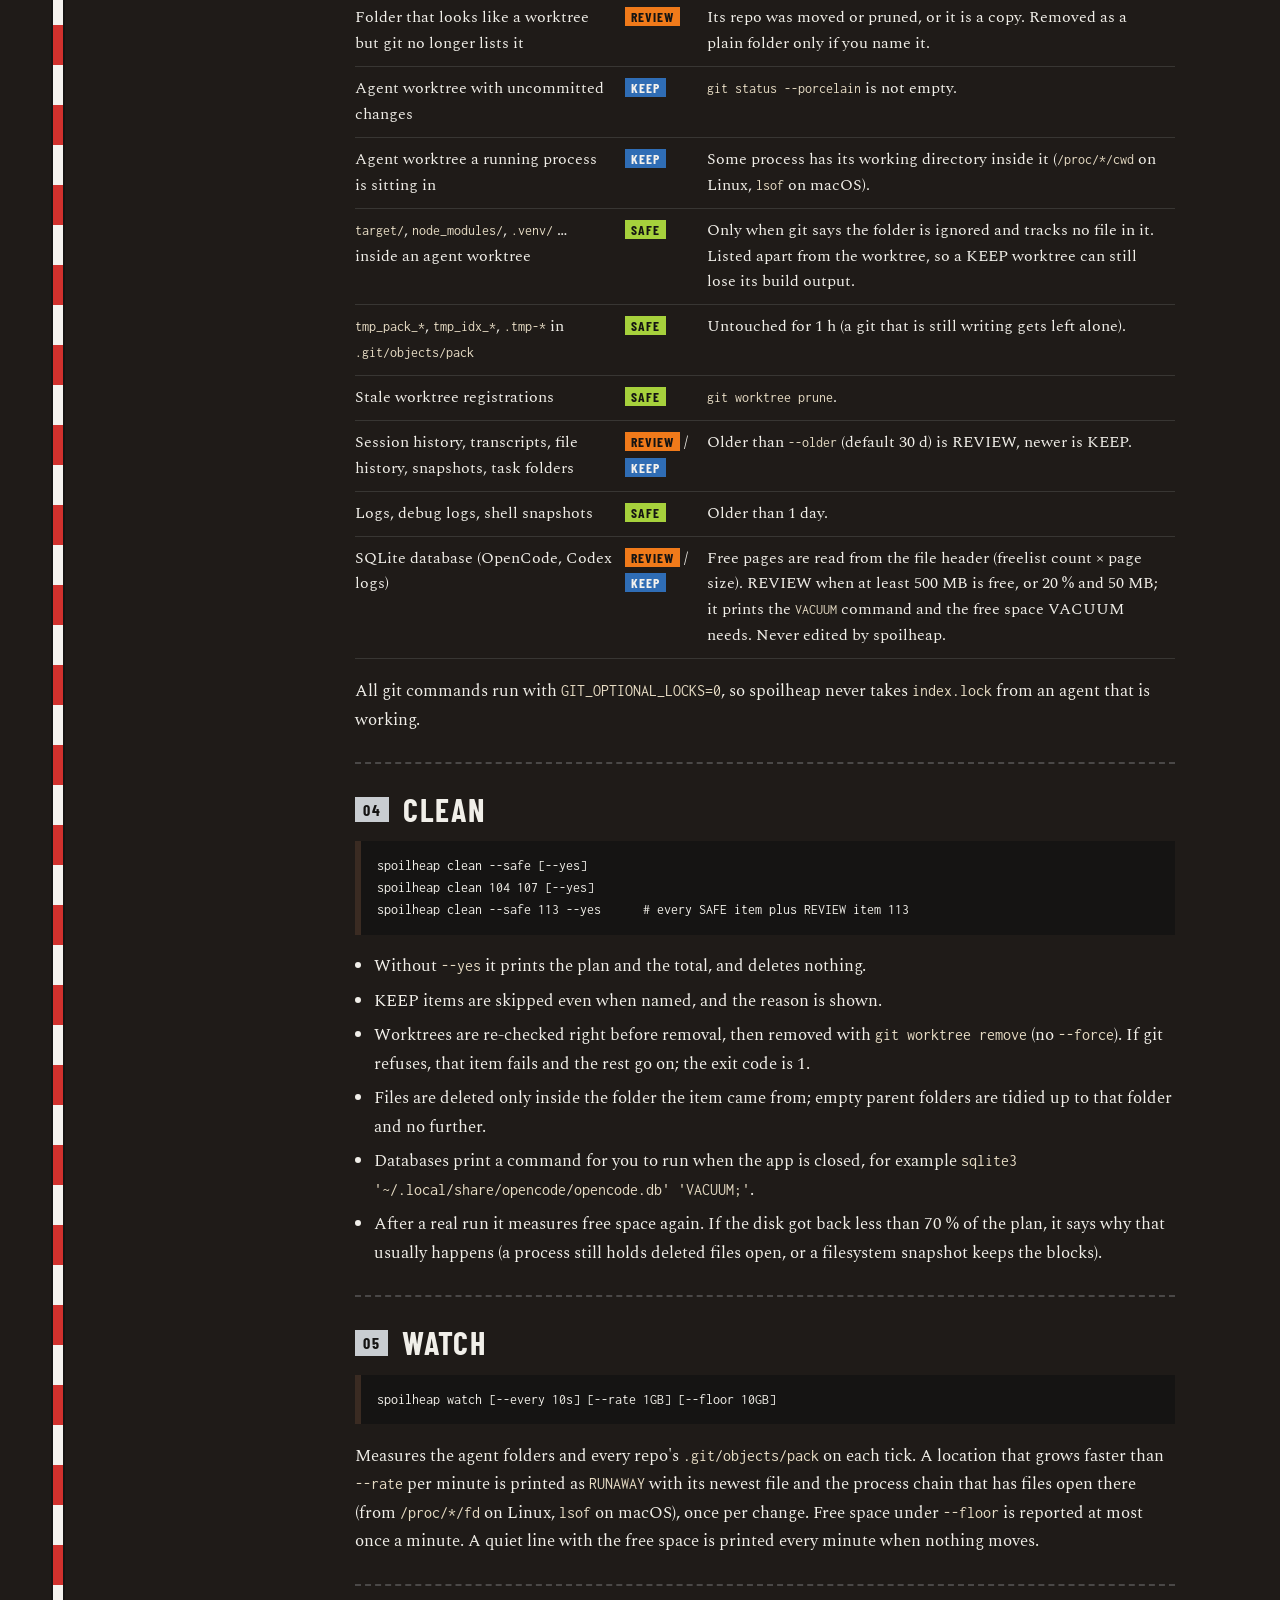
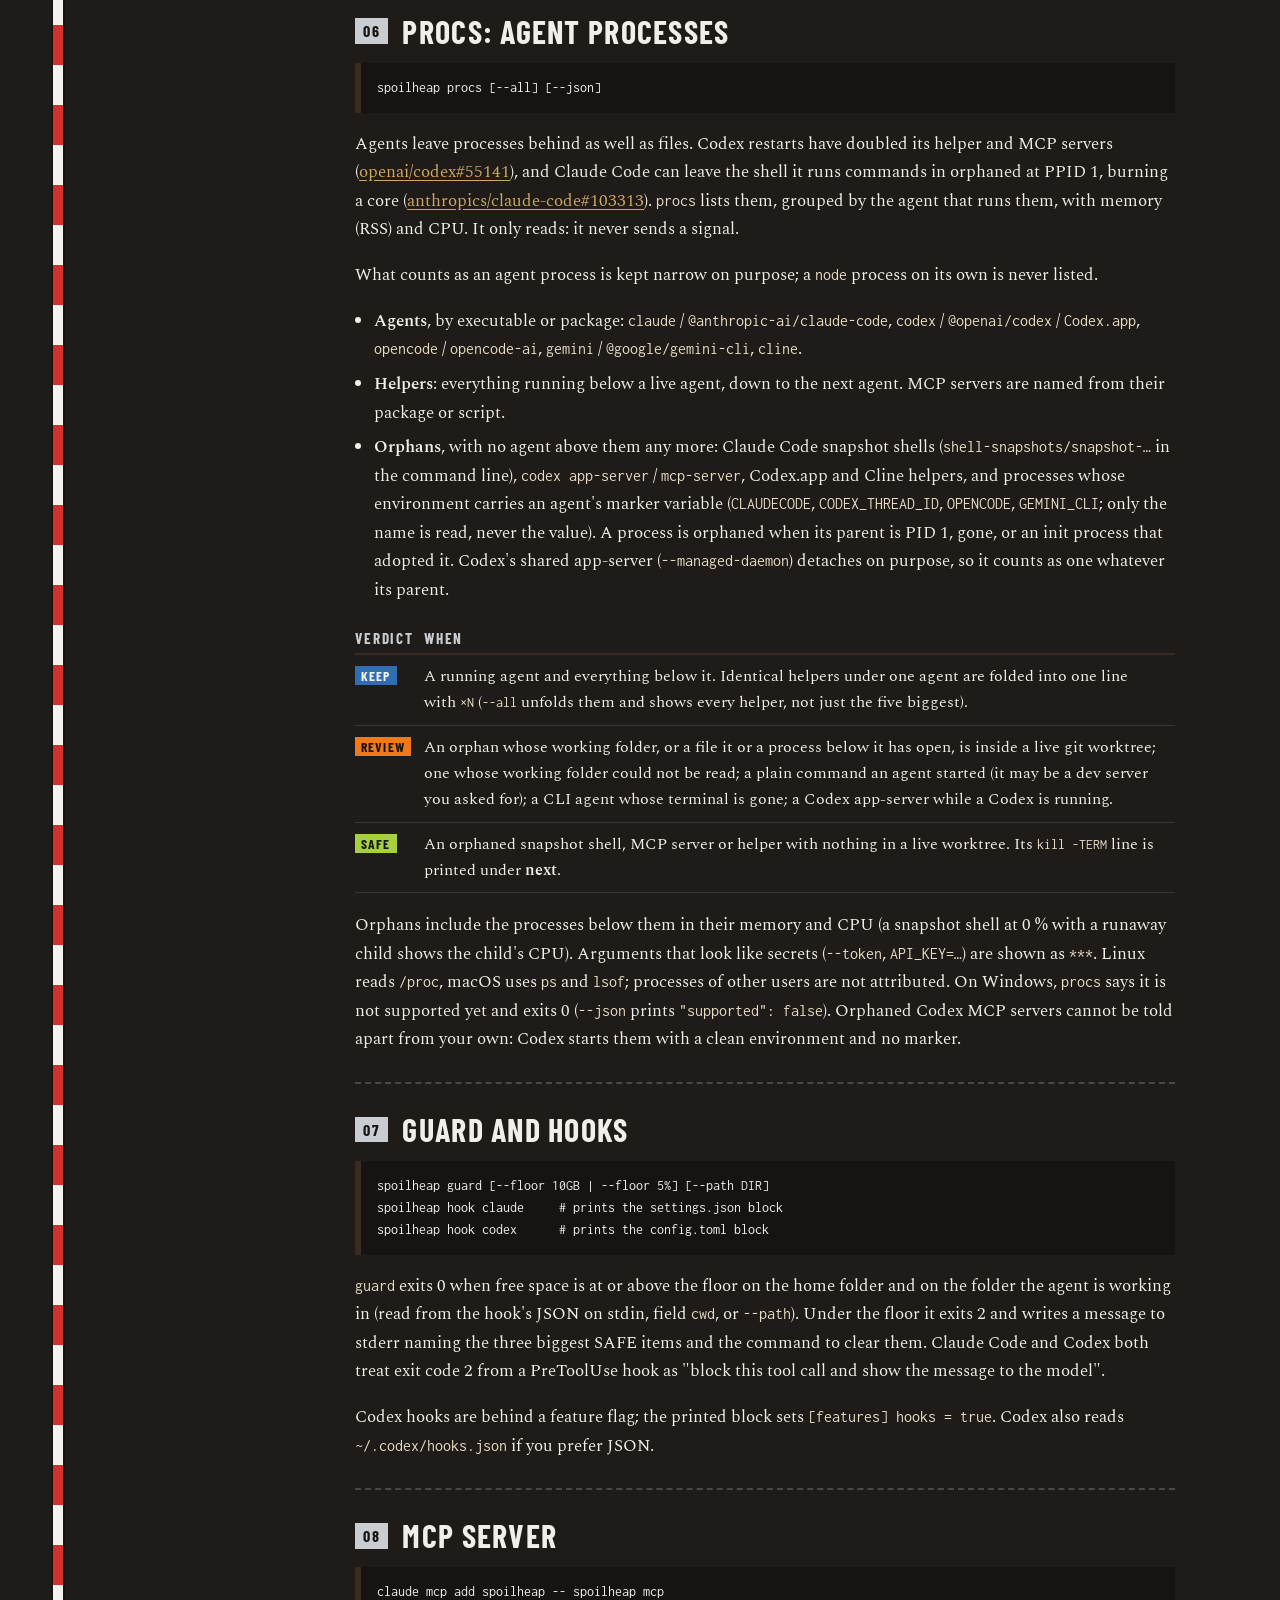
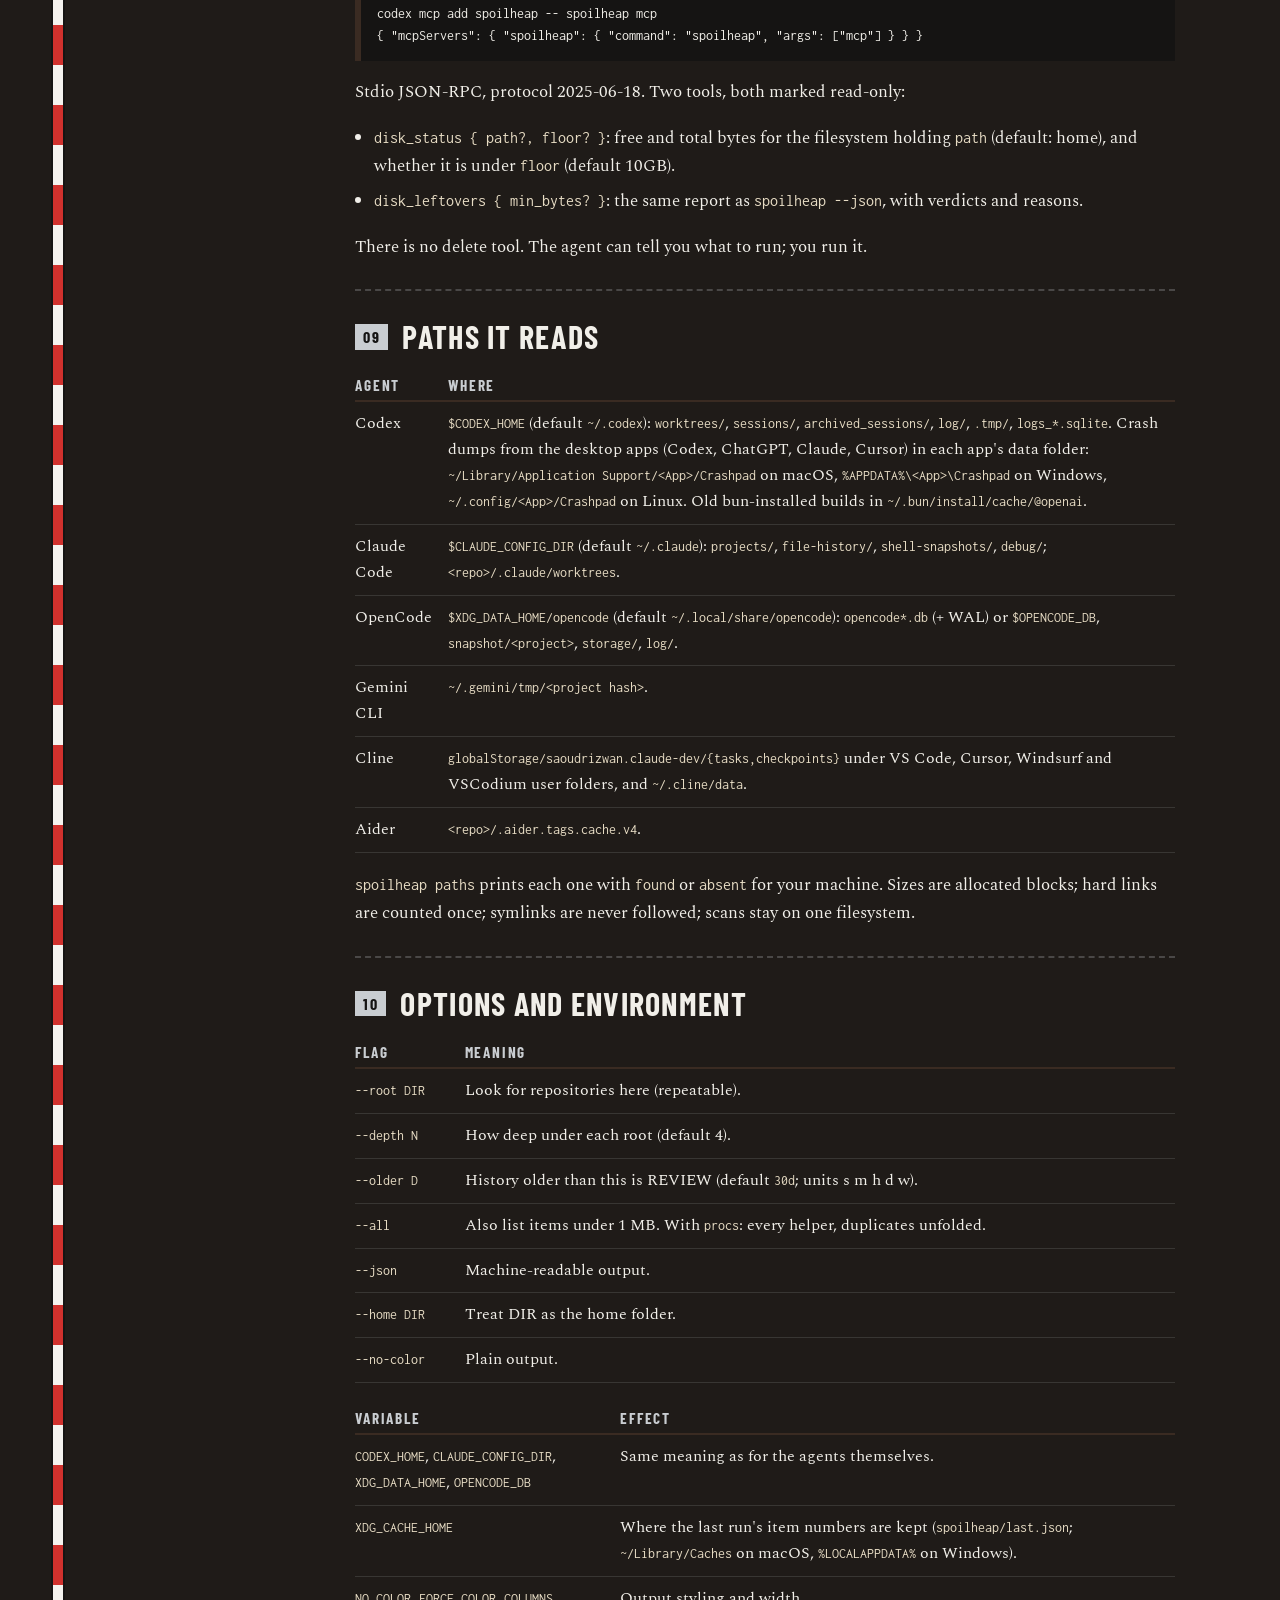
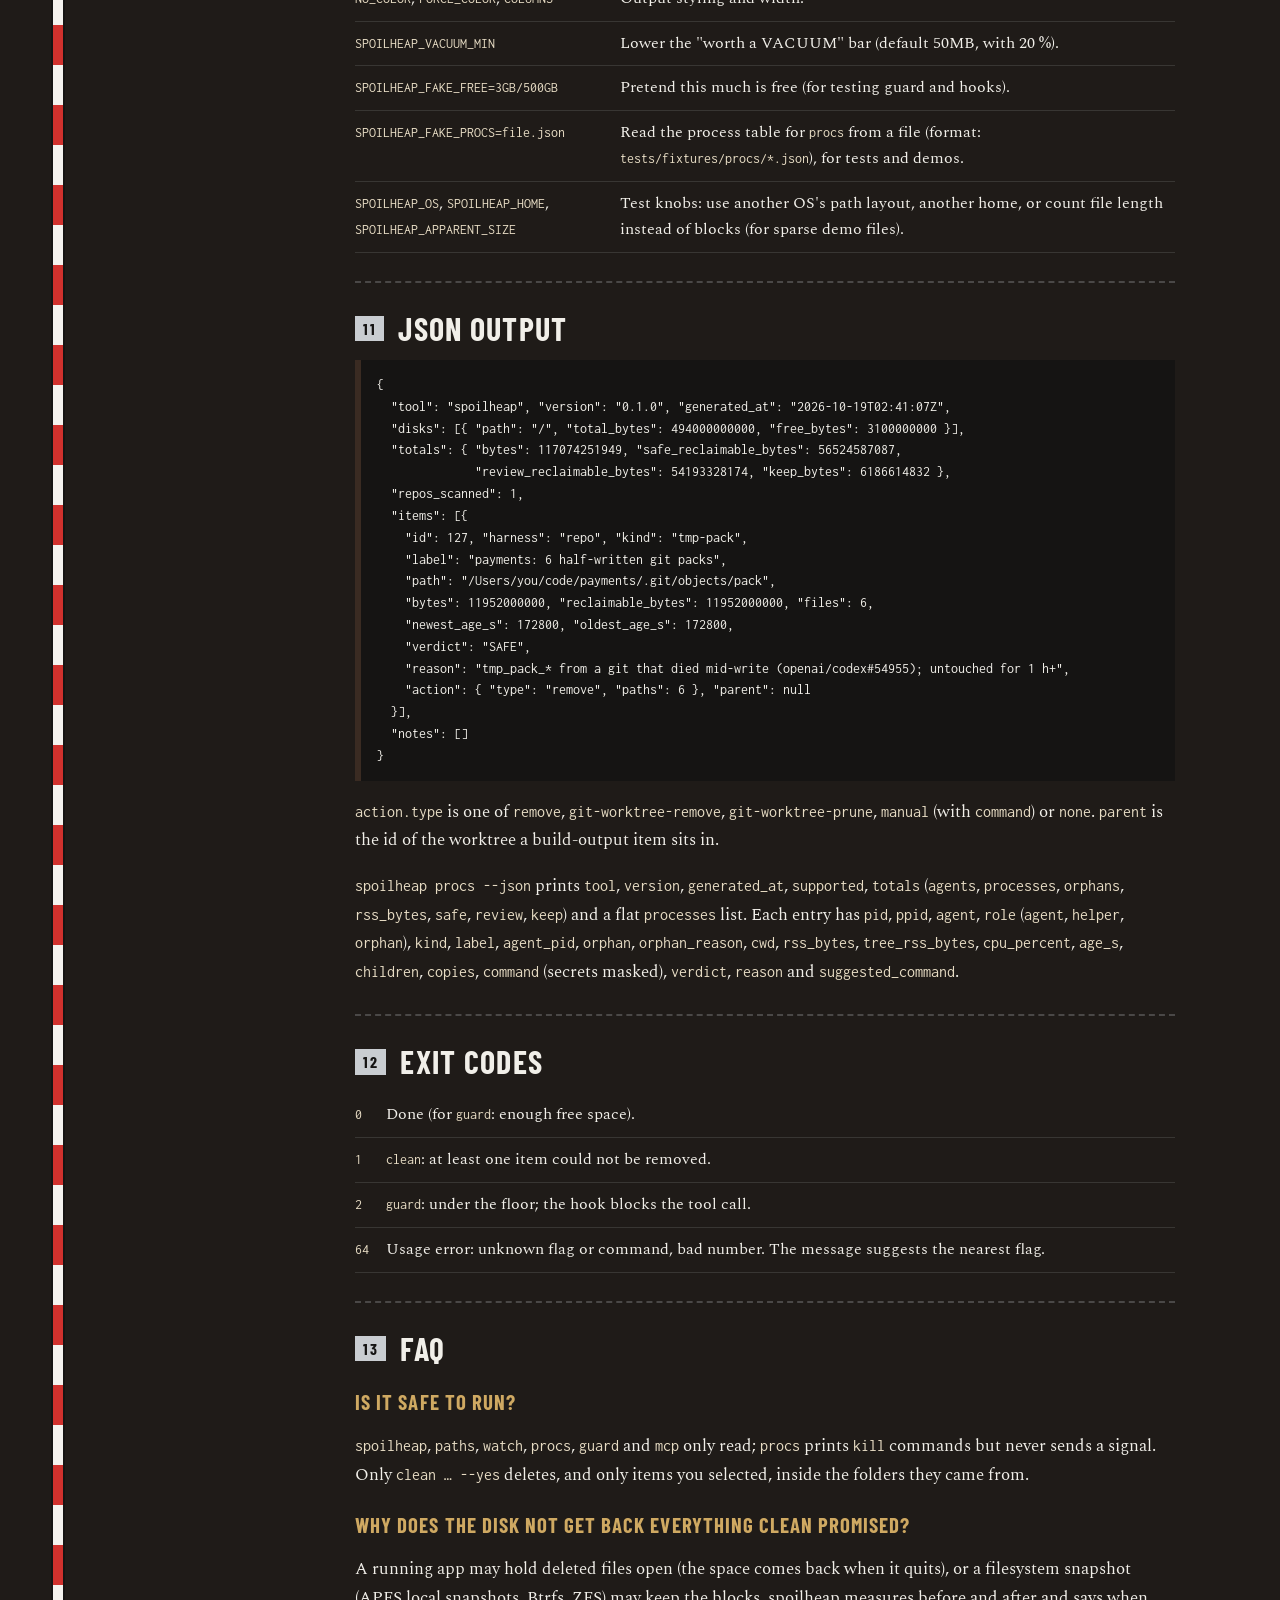
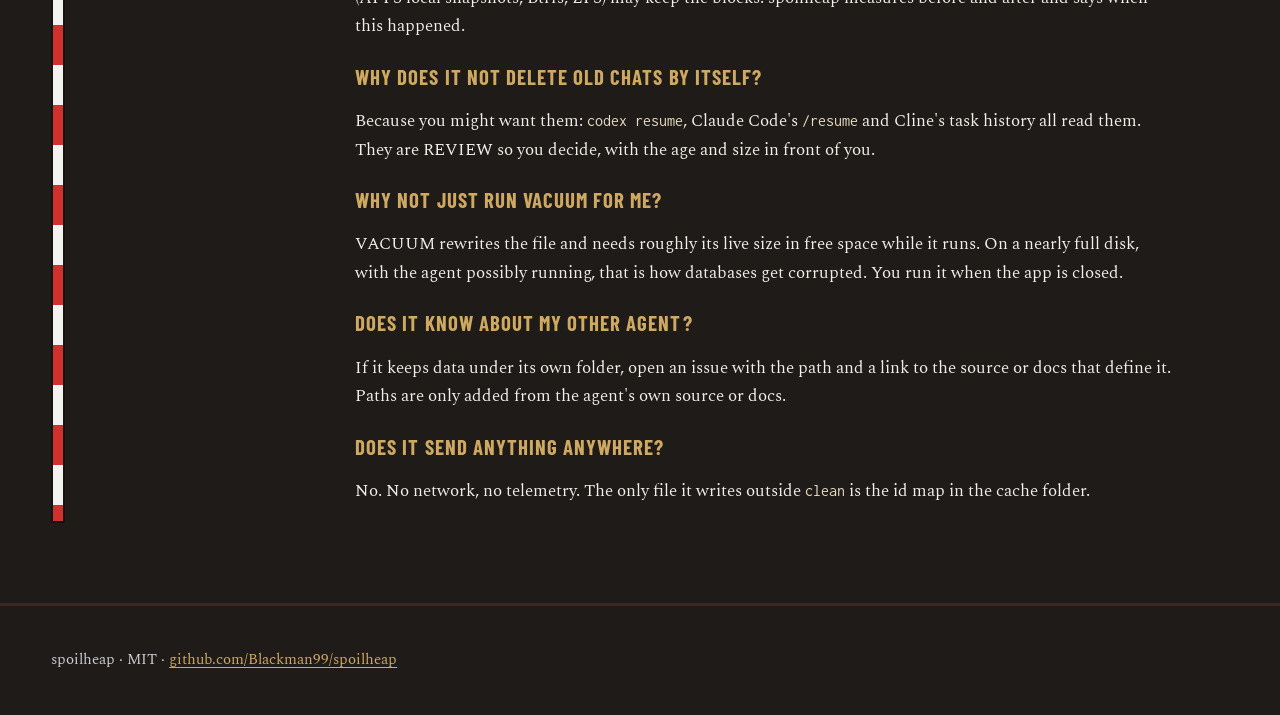
==== commit 91812259: "Add read-only spoilheap procs: agent processes, orphans and verdicts Lists Claude Code, Codex, OpenC" ====
--- a/site/docs/index.html
+++ b/site/docs/index.html
@@ -12,9 +12,16 @@
 <meta property="og:title" content="spoilheap docs">
 <meta property="og:description" content="Install, usage, verdict rules, commands, paths, JSON, guard hook, MCP, FAQ.">
 <meta property="og:url" content="https://blackman99.github.io/spoilheap/docs/">
+<meta property="og:site_name" content="spoilheap">
 <meta property="og:image" content="https://blackman99.github.io/spoilheap/og.png">
+<meta property="og:image:width" content="1200">
+<meta property="og:image:height" content="630">
+<meta property="og:image:alt" content="A trench section through a disk: strata of Codex crash dumps, git packs and session history, each tagged SAFE, REVIEW or KEEP, beside a spoil heap.">
 <meta name="twitter:card" content="summary_large_image">
+<meta name="twitter:title" content="spoilheap docs">
+<meta name="twitter:description" content="Install, usage, verdict rules, commands, paths, JSON, guard hook, MCP, FAQ.">
 <meta name="twitter:image" content="https://blackman99.github.io/spoilheap/og.png">
+<meta name="twitter:image:alt" content="A trench section through a disk: strata of Codex crash dumps, git packs and session history, each tagged SAFE, REVIEW or KEEP, beside a spoil heap.">
 <link rel="stylesheet" href="../fonts.css">
 <link rel="stylesheet" href="docs.css">
 </head>
@@ -32,6 +39,7 @@
     <li><a href="#verdicts">How verdicts are made</a></li>
     <li><a href="#clean">clean</a></li>
     <li><a href="#watch">watch</a></li>
+    <li><a href="#procs">procs</a></li>
     <li><a href="#guard">guard and hooks</a></li>
     <li><a href="#mcp">MCP server</a></li>
     <li><a href="#paths">Paths it reads</a></li>
@@ -102,7 +110,27 @@
 <p>Measures the agent folders and every repo's <code>.git/objects/pack</code> on each tick. A location that grows faster than <code>--rate</code> per minute is printed as <code>RUNAWAY</code> with its newest file and the process chain that has files open there (from <code>/proc/*/fd</code> on Linux, <code>lsof</code> on macOS), once per change. Free space under <code>--floor</code> is reported at most once a minute. A quiet line with the free space is printed every minute when nothing moves.</p>
 </section>
 
-<section id="guard"><h2><span>06</span>guard and hooks</h2>
+<section id="procs"><h2><span>06</span>procs: agent processes</h2>
+<pre><code>spoilheap procs [--all] [--json]</code></pre>
+<p>Agents leave processes behind as well as files. Codex restarts have doubled its helper and MCP servers (<a href="https://github.com/openai/codex/issues/55141">openai/codex#55141</a>), and Claude Code can leave the shell it runs commands in orphaned at PPID 1, burning a core (<a href="https://github.com/anthropics/claude-code/issues/103313">anthropics/claude-code#103313</a>). <code>procs</code> lists them, grouped by the agent that runs them, with memory (RSS) and CPU. It only reads: it never sends a signal.</p>
+<p>What counts as an agent process is kept narrow on purpose; a <code>node</code> process on its own is never listed.</p>
+<ul>
+<li><b>Agents</b>, by executable or package: <code>claude</code> / <code>@anthropic-ai/claude-code</code>, <code>codex</code> / <code>@openai/codex</code> / <code>Codex.app</code>, <code>opencode</code> / <code>opencode-ai</code>, <code>gemini</code> / <code>@google/gemini-cli</code>, <code>cline</code>.</li>
+<li><b>Helpers</b>: everything running below a live agent, down to the next agent. MCP servers are named from their package or script.</li>
+<li><b>Orphans</b>, with no agent above them any more: Claude Code snapshot shells (<code>shell-snapshots/snapshot-…</code> in the command line), <code>codex app-server</code> / <code>mcp-server</code>, Codex.app and Cline helpers, and processes whose environment carries an agent's marker variable (<code>CLAUDECODE</code>, <code>CODEX_THREAD_ID</code>, <code>OPENCODE</code>, <code>GEMINI_CLI</code>; only the name is read, never the value). A process is orphaned when its parent is PID 1, gone, or an init process that adopted it. Codex's shared app-server (<code>--managed-daemon</code>) detaches on purpose, so it counts as one whatever its parent.</li>
+</ul>
+<table>
+<thead><tr><th>Verdict</th><th>When</th></tr></thead>
+<tbody>
+<tr><td><b class="v v-keep">KEEP</b></td><td>A running agent and everything below it. Identical helpers under one agent are folded into one line with <code>×N</code> (<code>--all</code> unfolds them and shows every helper, not just the five biggest).</td></tr>
+<tr><td><b class="v v-review">REVIEW</b></td><td>An orphan whose working folder, or a file it or a process below it has open, is inside a live git worktree; one whose working folder could not be read; a plain command an agent started (it may be a dev server you asked for); a CLI agent whose terminal is gone; a Codex app-server while a Codex is running.</td></tr>
+<tr><td><b class="v v-safe">SAFE</b></td><td>An orphaned snapshot shell, MCP server or helper with nothing in a live worktree. Its <code>kill -TERM</code> line is printed under <b>next</b>.</td></tr>
+</tbody>
+</table>
+<p>Orphans include the processes below them in their memory and CPU (a snapshot shell at 0 % with a runaway child shows the child's CPU). Arguments that look like secrets (<code>--token</code>, <code>API_KEY=…</code>) are shown as <code>***</code>. Linux reads <code>/proc</code>, macOS uses <code>ps</code> and <code>lsof</code>; processes of other users are not attributed. On Windows, <code>procs</code> says it is not supported yet and exits 0 (<code>--json</code> prints <code>"supported": false</code>). Orphaned Codex MCP servers cannot be told apart from your own: Codex starts them with a clean environment and no marker.</p>
+</section>
+
+<section id="guard"><h2><span>07</span>guard and hooks</h2>
 <pre><code>spoilheap guard [--floor 10GB | --floor 5%] [--path DIR]
 spoilheap hook claude     # prints the settings.json block
 spoilheap hook codex      # prints the config.toml block</code></pre>
@@ -110,7 +138,7 @@
 <p>Codex hooks are behind a feature flag; the printed block sets <code>[features] hooks = true</code>. Codex also reads <code>~/.codex/hooks.json</code> if you prefer JSON.</p>
 </section>
 
-<section id="mcp"><h2><span>07</span>MCP server</h2>
+<section id="mcp"><h2><span>08</span>MCP server</h2>
 <pre><code>claude mcp add spoilheap -- spoilheap mcp
 codex mcp add spoilheap -- spoilheap mcp
 { "mcpServers": { "spoilheap": { "command": "spoilheap", "args": ["mcp"] } } }</code></pre>
@@ -122,7 +150,7 @@
 <p>There is no delete tool. The agent can tell you what to run; you run it.</p>
 </section>
 
-<section id="paths"><h2><span>08</span>Paths it reads</h2>
+<section id="paths"><h2><span>09</span>Paths it reads</h2>
 <table>
 <thead><tr><th>Agent</th><th>Where</th></tr></thead>
 <tbody>
@@ -137,14 +165,14 @@
 <p><code>spoilheap paths</code> prints each one with <code>found</code> or <code>absent</code> for your machine. Sizes are allocated blocks; hard links are counted once; symlinks are never followed; scans stay on one filesystem.</p>
 </section>
 
-<section id="config"><h2><span>09</span>Options and environment</h2>
+<section id="config"><h2><span>10</span>Options and environment</h2>
 <table>
 <thead><tr><th>Flag</th><th>Meaning</th></tr></thead>
 <tbody>
 <tr><td><code>--root DIR</code></td><td>Look for repositories here (repeatable).</td></tr>
 <tr><td><code>--depth N</code></td><td>How deep under each root (default 4).</td></tr>
 <tr><td><code>--older D</code></td><td>History older than this is REVIEW (default <code>30d</code>; units s m h d w).</td></tr>
-<tr><td><code>--all</code></td><td>Also list items under 1 MB.</td></tr>
+<tr><td><code>--all</code></td><td>Also list items under 1 MB. With <code>procs</code>: every helper, duplicates unfolded.</td></tr>
 <tr><td><code>--json</code></td><td>Machine-readable output.</td></tr>
 <tr><td><code>--home DIR</code></td><td>Treat DIR as the home folder.</td></tr>
 <tr><td><code>--no-color</code></td><td>Plain output.</td></tr>
@@ -158,12 +186,13 @@
 <tr><td><code>NO_COLOR</code>, <code>FORCE_COLOR</code>, <code>COLUMNS</code></td><td>Output styling and width.</td></tr>
 <tr><td><code>SPOILHEAP_VACUUM_MIN</code></td><td>Lower the "worth a VACUUM" bar (default 50MB, with 20 %).</td></tr>
 <tr><td><code>SPOILHEAP_FAKE_FREE=3GB/500GB</code></td><td>Pretend this much is free (for testing guard and hooks).</td></tr>
+<tr><td><code>SPOILHEAP_FAKE_PROCS=file.json</code></td><td>Read the process table for <code>procs</code> from a file (format: <code>tests/fixtures/procs/*.json</code>), for tests and demos.</td></tr>
 <tr><td><code>SPOILHEAP_OS</code>, <code>SPOILHEAP_HOME</code>, <code>SPOILHEAP_APPARENT_SIZE</code></td><td>Test knobs: use another OS's path layout, another home, or count file length instead of blocks (for sparse demo files).</td></tr>
 </tbody>
 </table>
 </section>
 
-<section id="json"><h2><span>10</span>JSON output</h2>
+<section id="json"><h2><span>11</span>JSON output</h2>
 <pre><code>{
   "tool": "spoilheap", "version": "0.1.0", "generated_at": "2026-10-19T02:41:07Z",
   "disks": [{ "path": "/", "total_bytes": 494000000000, "free_bytes": 3100000000 }],
@@ -183,9 +212,10 @@
   "notes": []
 }</code></pre>
 <p><code>action.type</code> is one of <code>remove</code>, <code>git-worktree-remove</code>, <code>git-worktree-prune</code>, <code>manual</code> (with <code>command</code>) or <code>none</code>. <code>parent</code> is the id of the worktree a build-output item sits in.</p>
-</section>
-
-<section id="exit"><h2><span>11</span>Exit codes</h2>
+<p><code>spoilheap procs --json</code> prints <code>tool</code>, <code>version</code>, <code>generated_at</code>, <code>supported</code>, <code>totals</code> (<code>agents</code>, <code>processes</code>, <code>orphans</code>, <code>rss_bytes</code>, <code>safe</code>, <code>review</code>, <code>keep</code>) and a flat <code>processes</code> list. Each entry has <code>pid</code>, <code>ppid</code>, <code>agent</code>, <code>role</code> (<code>agent</code>, <code>helper</code>, <code>orphan</code>), <code>kind</code>, <code>label</code>, <code>agent_pid</code>, <code>orphan</code>, <code>orphan_reason</code>, <code>cwd</code>, <code>rss_bytes</code>, <code>tree_rss_bytes</code>, <code>cpu_percent</code>, <code>age_s</code>, <code>children</code>, <code>copies</code>, <code>command</code> (secrets masked), <code>verdict</code>, <code>reason</code> and <code>suggested_command</code>.</p>
+</section>
+
+<section id="exit"><h2><span>12</span>Exit codes</h2>
 <table><tbody>
 <tr><td><code>0</code></td><td>Done (for <code>guard</code>: enough free space).</td></tr>
 <tr><td><code>1</code></td><td><code>clean</code>: at least one item could not be removed.</td></tr>
@@ -194,9 +224,9 @@
 </tbody></table>
 </section>
 
-<section id="faq"><h2><span>12</span>FAQ</h2>
+<section id="faq"><h2><span>13</span>FAQ</h2>
 <h3>Is it safe to run?</h3>
-<p><code>spoilheap</code>, <code>paths</code>, <code>watch</code>, <code>guard</code> and <code>mcp</code> only read. Only <code>clean … --yes</code> deletes, and only items you selected, inside the folders they came from.</p>
+<p><code>spoilheap</code>, <code>paths</code>, <code>watch</code>, <code>procs</code>, <code>guard</code> and <code>mcp</code> only read; <code>procs</code> prints <code>kill</code> commands but never sends a signal. Only <code>clean … --yes</code> deletes, and only items you selected, inside the folders they came from.</p>
 <h3>Why does the disk not get back everything clean promised?</h3>
 <p>A running app may hold deleted files open (the space comes back when it quits), or a filesystem snapshot (APFS local snapshots, Btrfs, ZFS) may keep the blocks. spoilheap measures before and after and says when this happened.</p>
 <h3>Why does it not delete old chats by itself?</h3>
